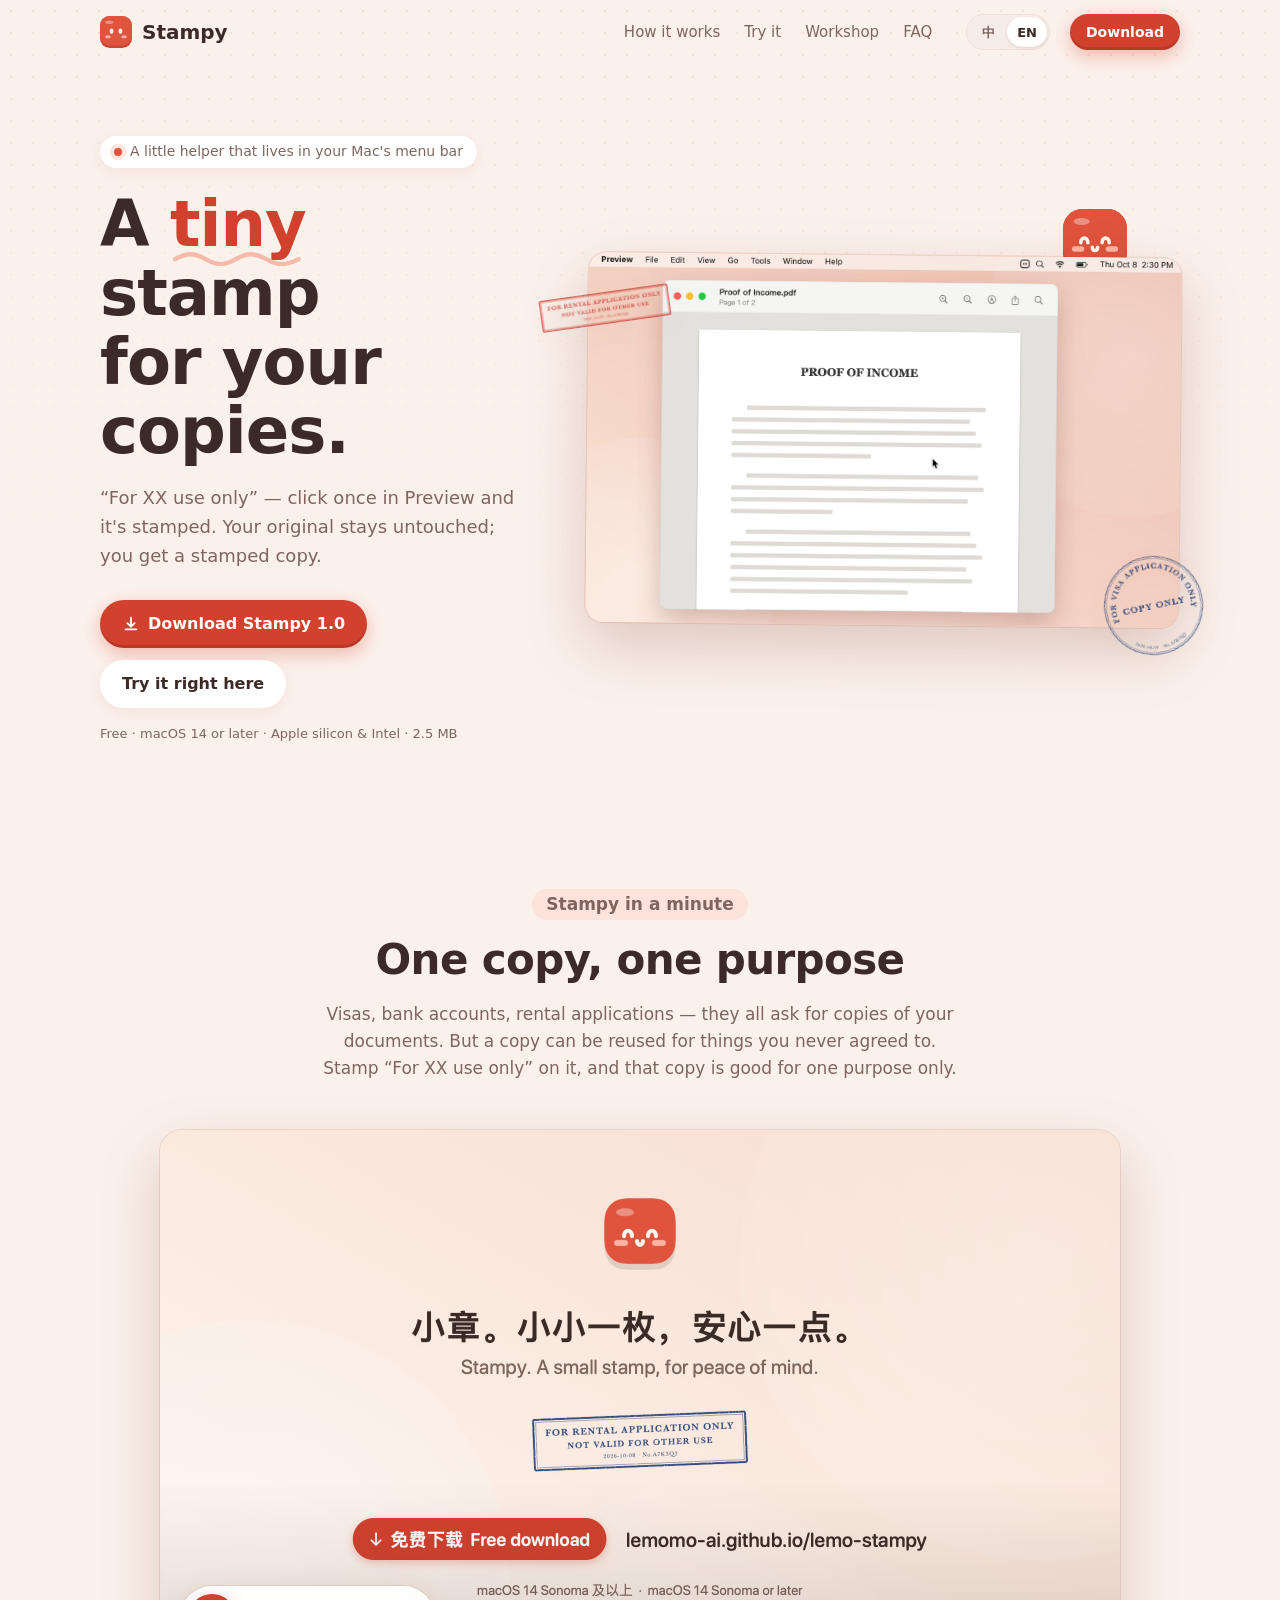
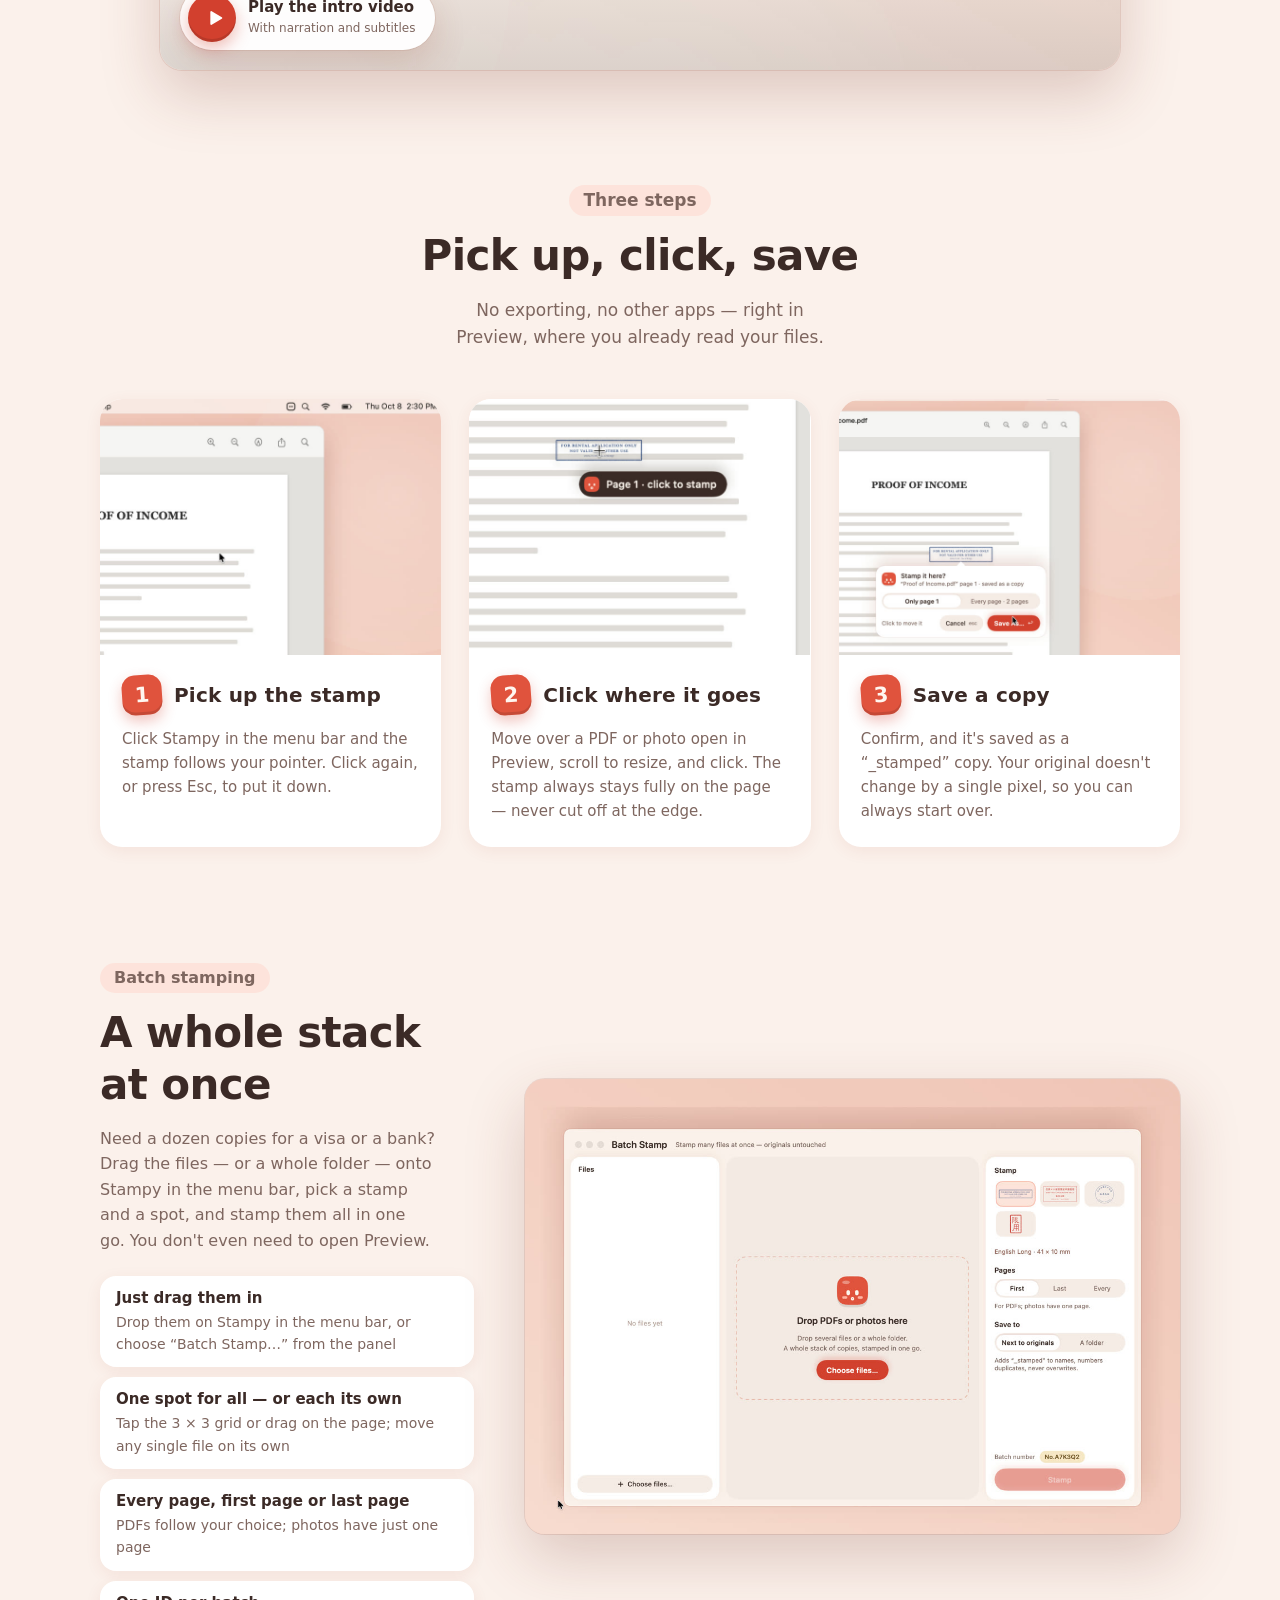
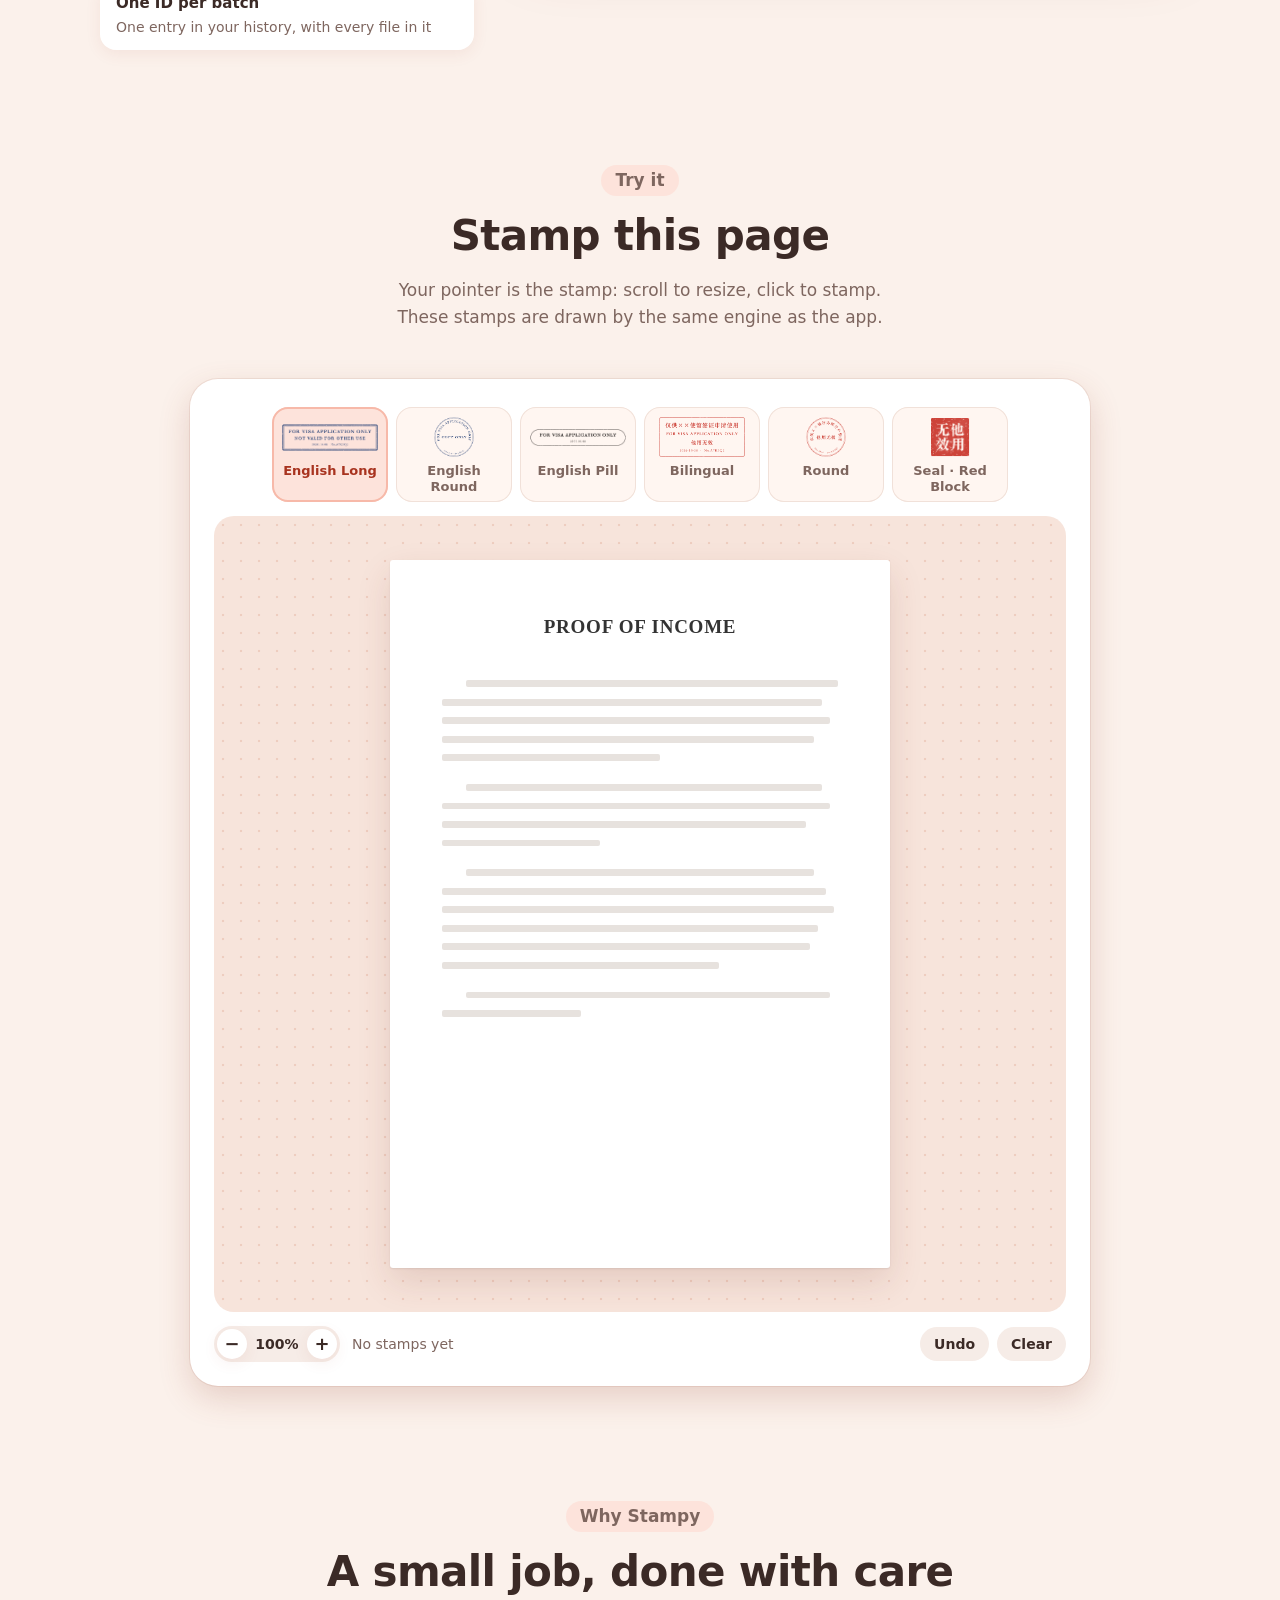
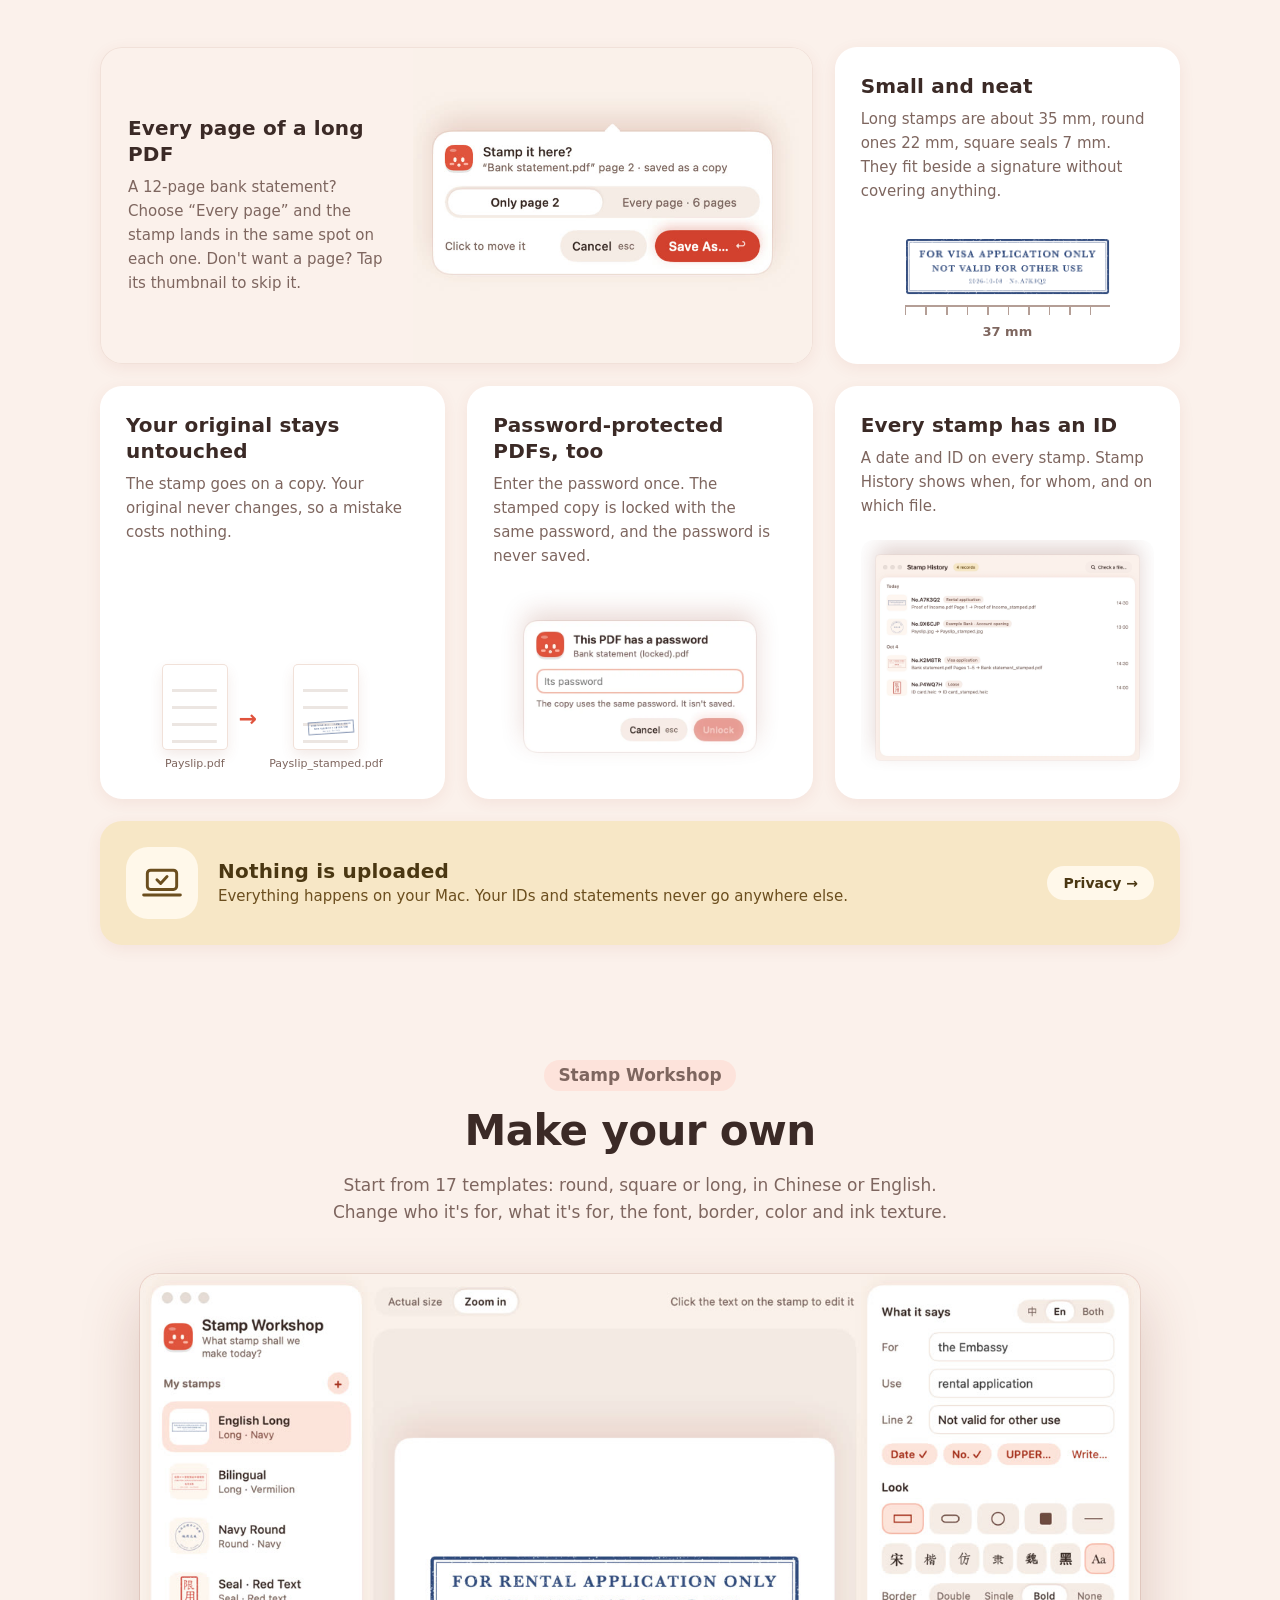
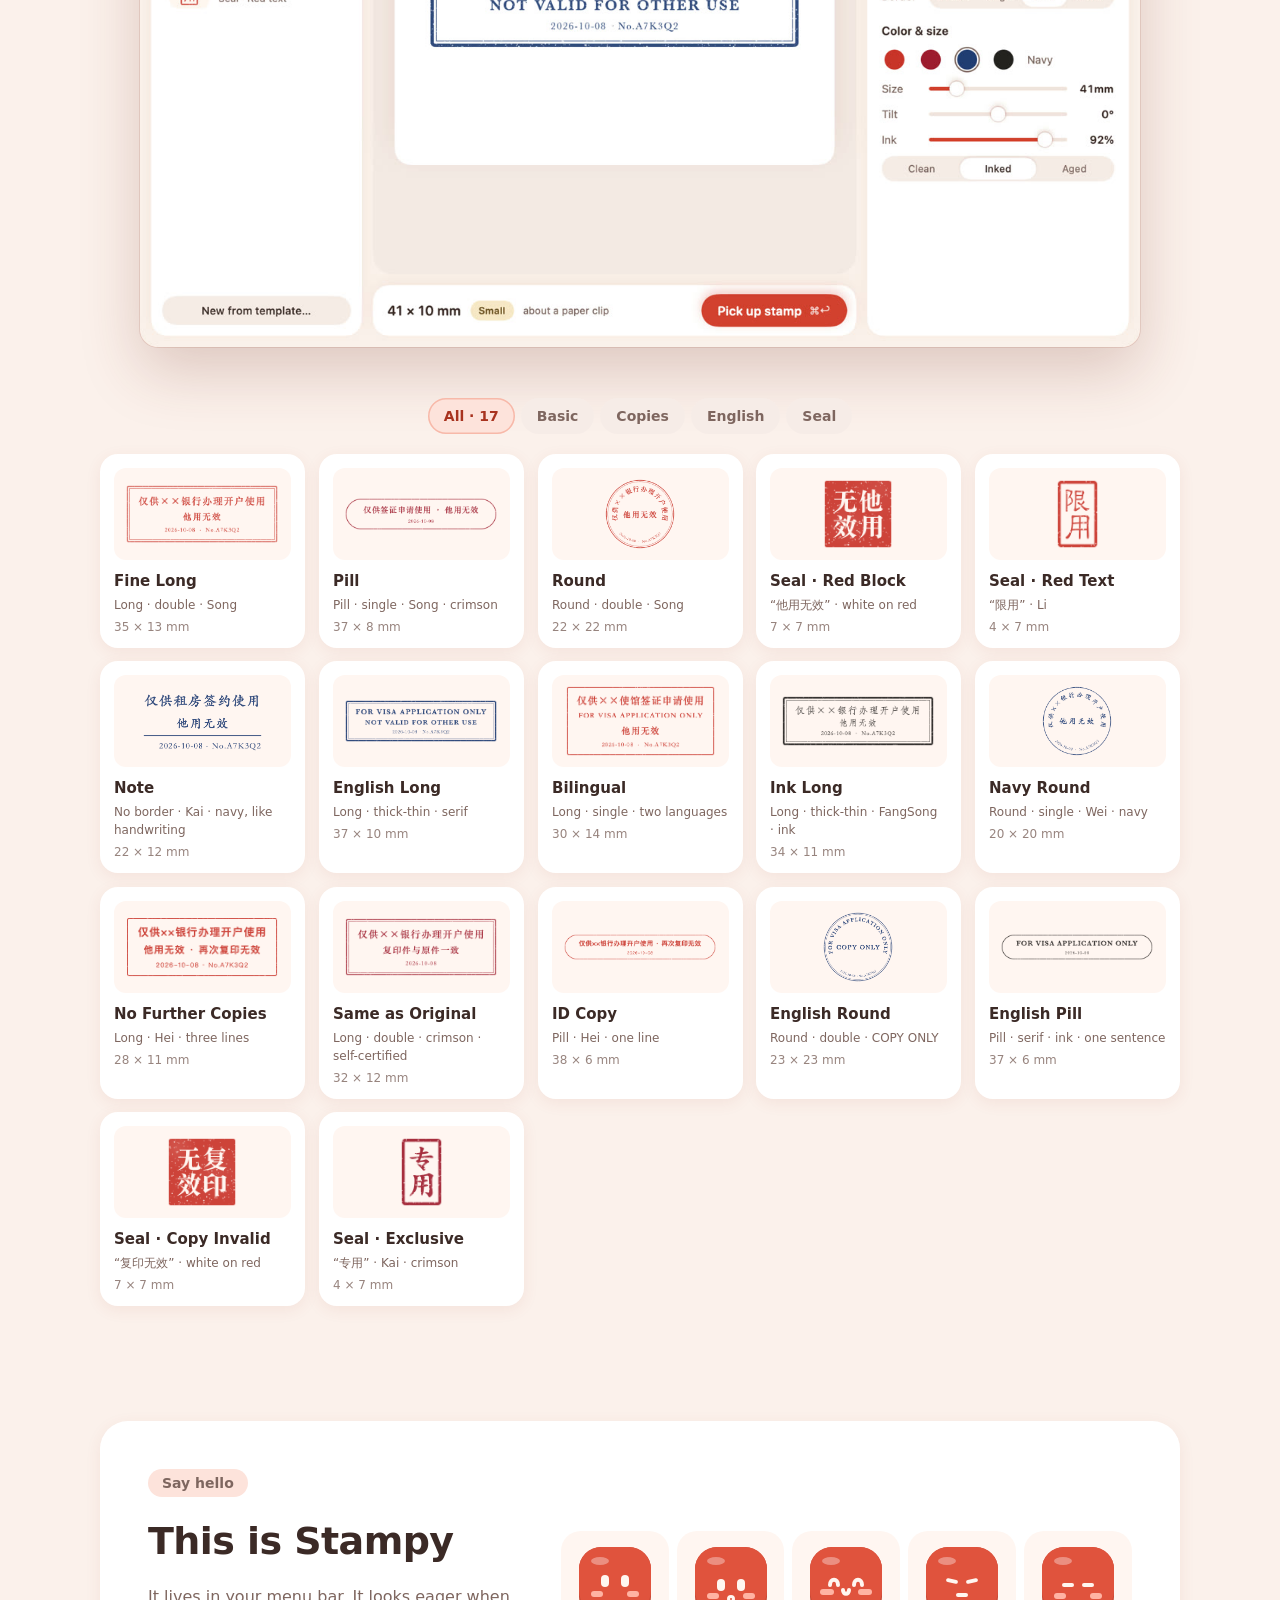
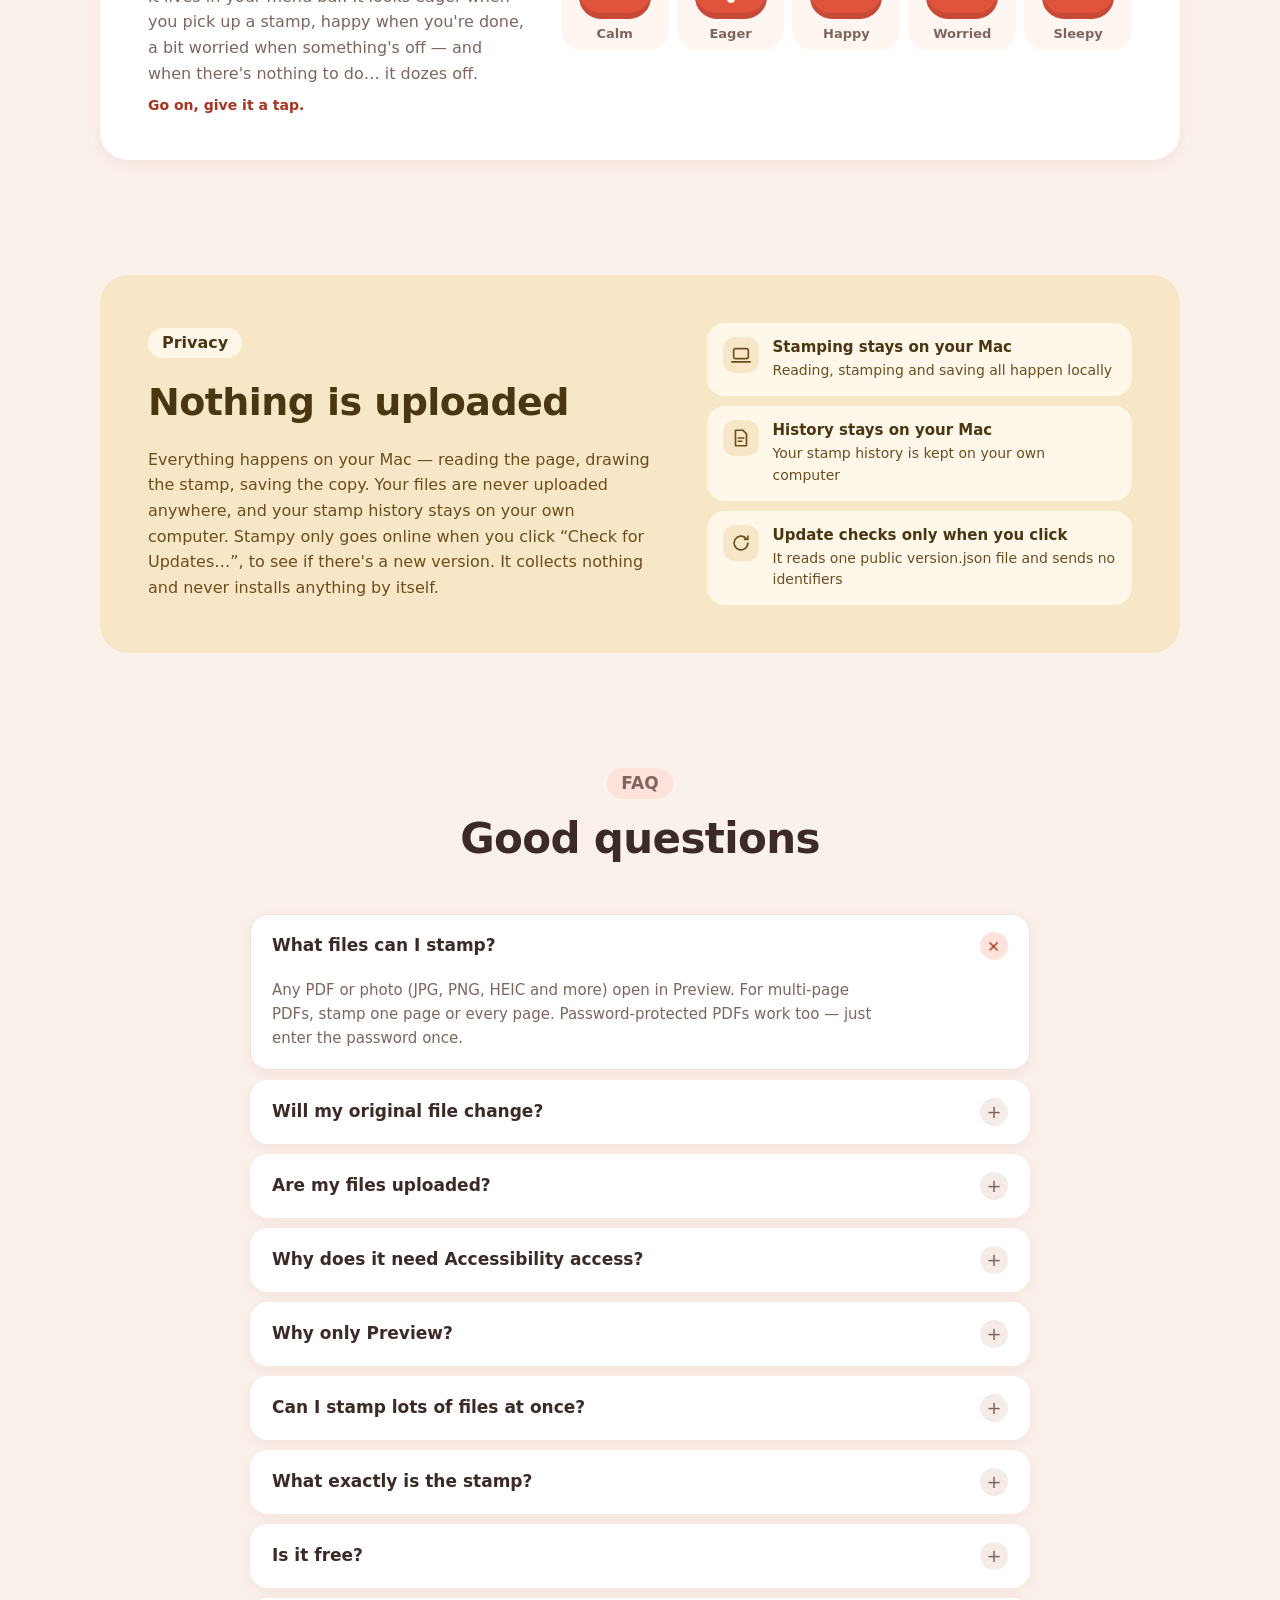
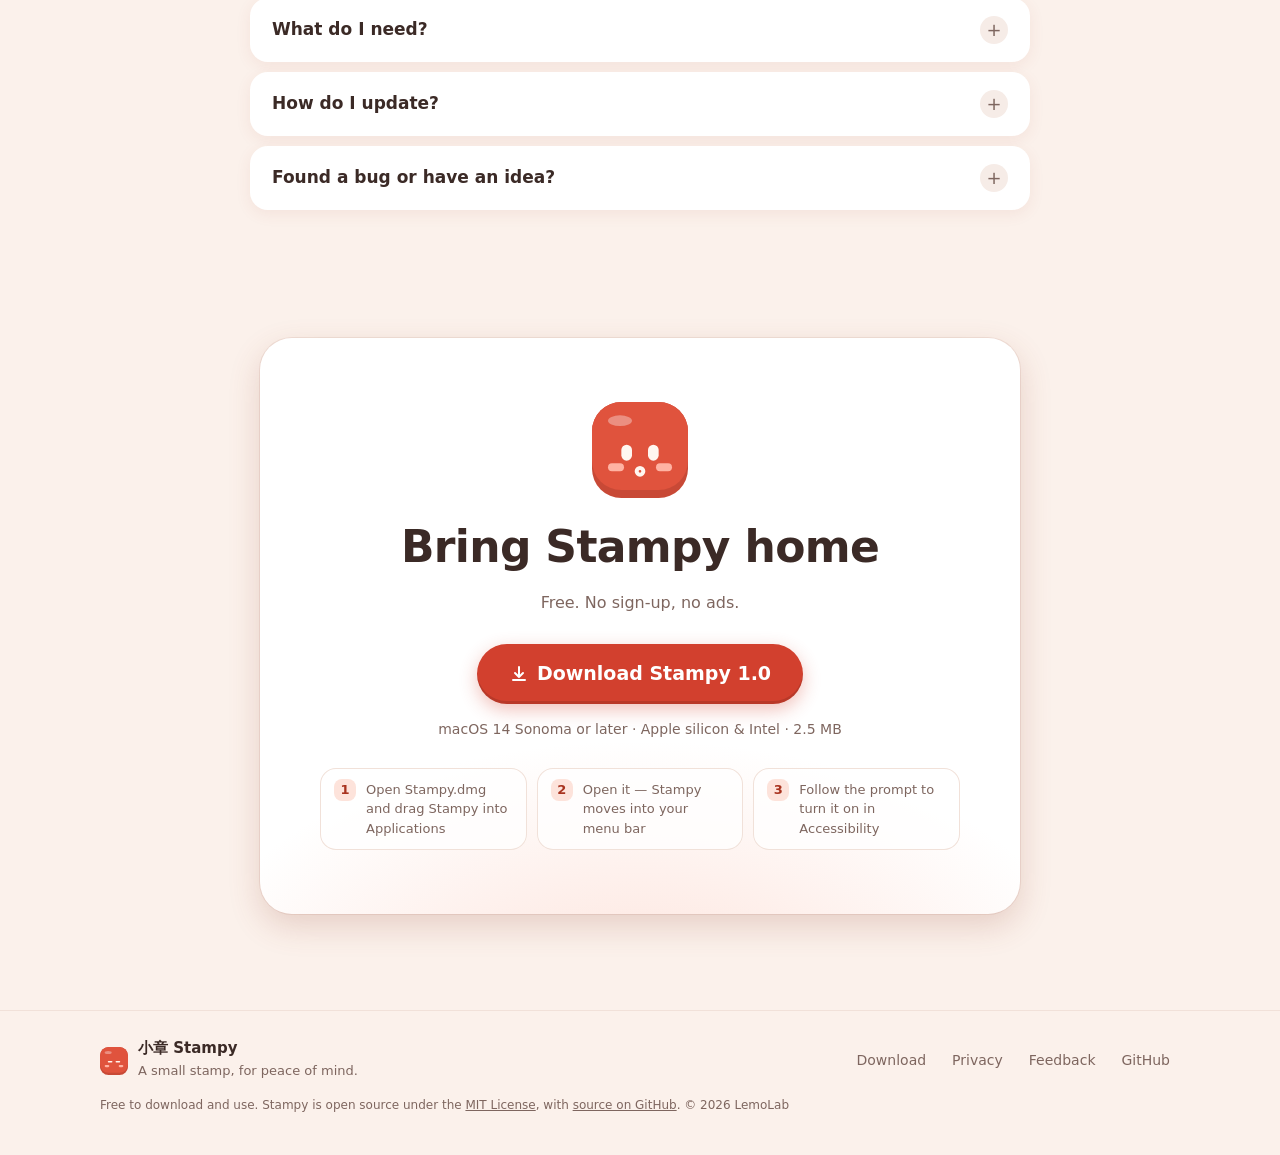
==== website/index.html @ 59a423b9 "Stampy 1.0.0 · 小章：以 MIT 许可证开源" ====
<!doctype html>
<html lang="zh-CN">
<head>
<meta charset="utf-8">
<meta name="viewport" content="width=device-width, initial-scale=1, viewport-fit=cover">
<script>
  // 语言要在画第一帧之前定下来：?lang= > 上次的选择 > 浏览器语言（zh 开头用中文，否则英文）。
  (function () {
    var d = document.documentElement, l = null;
    try { l = localStorage.getItem("stampy-lang"); } catch (e) {}
    var q = /[?&]lang=(zh|en)\b/.exec(location.search);
    if (q) l = q[1];
    if (l !== "zh" && l !== "en") {
      var n = (navigator.languages && navigator.languages[0]) || navigator.language || "";
      l = /^zh/i.test(n) ? "zh" : "en";
    }
    d.lang = l === "en" ? "en" : "zh-CN";
    d.className += " js" + (l === "en" ? " i18n-wait" : "");
    setTimeout(function () { d.classList.remove("i18n-wait"); }, 1500); // 脚本万一没跑，也别一直藏着
  })();
</script>
<title>小章 Stampy · 给复印件，盖个小小的章</title>
<meta name="description" content="住在 Mac 菜单栏里的小工具。在预览里点一下，就盖上“仅供××使用，他用无效”。原件不动，另存一份。文件不上传，免费开源，不用注册，没有广告。">
<meta name="theme-color" content="#FBF1EB">
<link rel="canonical" href="https://lemomo-ai.github.io/lemo-stampy/">
<link rel="icon" href="favicon.svg" type="image/svg+xml">

<!-- 分享卡片：页面只有一个地址，所以标题和简介中英文都写上。og:image 必须是完整地址。 -->
<meta property="og:type" content="website">
<meta property="og:site_name" content="小章 Stampy">
<meta property="og:url" content="https://lemomo-ai.github.io/lemo-stampy/">
<meta property="og:title" content="小章 Stampy · 给复印件，盖个小小的章 · A tiny stamp for your copies">
<meta property="og:description" content="在预览里点一下，就盖上“仅供××使用，他用无效”。原件不动，另存一份。 “For XX use only” — click once in Preview and it's stamped. Your original stays untouched.">
<meta property="og:image" content="https://lemomo-ai.github.io/lemo-stampy/ui/og.png">
<meta property="og:image:width" content="1200">
<meta property="og:image:height" content="630">
<meta property="og:image:alt" content="小章 Stampy：住在 Mac 菜单栏里的小印章 · A tiny stamp that lives in your Mac's menu bar">
<meta property="og:locale" content="zh_CN">
<meta property="og:locale:alternate" content="en_US">
<meta name="twitter:card" content="summary_large_image">
<meta name="twitter:title" content="小章 Stampy · 给复印件，盖个小小的章 · A tiny stamp for your copies">
<meta name="twitter:description" content="在预览里点一下，给复印件盖上“仅供××使用”。Click once in Preview to stamp “For XX use only” on a copy. Free and open source, for Mac.">
<meta name="twitter:image" content="https://lemomo-ai.github.io/lemo-stampy/ui/og.png">
<meta name="twitter:image:alt" content="小章 Stampy：住在 Mac 菜单栏里的小印章 · A tiny stamp that lives in your Mac's menu bar">

<link rel="stylesheet" href="style.css">
</head>

<!--
  ┌──────────────────────────────────────────────────────────────┐
  │ 发版时改这里：data-dmg-size 填 DMG 的大小，比如 "9.6 MB"。       │
  │ 空着时页面不显示大小；填了以后所有下载按钮旁边都会显示。          │
  │ 版本号写在页面文字里（搜“1.0”），version.json 也要一起改。      │
  └──────────────────────────────────────────────────────────────┘
-->
<body data-dmg-size="2.5 MB">

<a class="skip" href="#main" data-i18n="skip">跳到正文</a>

<header class="nav" id="top">
  <a class="brand" href="#top" aria-label="小章 Stampy" data-i18n-aria="brandAria">
    <span class="mascot" data-mood="normal" data-size="32"></span>
    <span class="brand-name" data-i18n="brand">小章</span>
  </a>
  <nav class="nav-links" aria-label="页面导航" data-i18n-aria="navAria">
    <a href="#how" data-i18n="navHow">怎么用</a>
    <a href="#try" data-i18n="navTry">试一试</a>
    <a href="#workshop" data-i18n="navWorkshop">刻章工坊</a>
    <a href="#faq" data-i18n="navFaq">常见问题</a>
  </nav>
  <div class="lang" role="group" aria-label="语言 / Language">
    <button type="button" data-set-lang="zh" lang="zh-CN" aria-pressed="true" title="中文">中</button>
    <button type="button" data-set-lang="en" lang="en" aria-pressed="false" title="English">EN</button>
  </div>
  <a class="btn btn-primary btn-small" href="#download" data-i18n="navDownload">下载</a>
</header>

<main id="main">

  <!-- 首屏 -->
  <section class="hero">
    <div class="hero-copy">
      <p class="eyebrow"><span class="dot" aria-hidden="true"></span><span data-i18n="eyebrow">住在 Mac 菜单栏里的小工具</span></p>
      <h1 data-i18n="h1">给复印件，<br>盖个<span class="squiggle">小小的</span>章</h1>
      <p class="lead" data-i18n="lead">在预览里点一下，就盖上“仅供××使用，他用无效”。原件不动，另存一份。</p>
      <div class="hero-actions">
        <a class="btn btn-primary btn-dl" href="https://github.com/lemomo-ai/lemo-stampy/releases/latest/download/Stampy.dmg">
          <svg viewBox="0 0 20 20" aria-hidden="true"><path d="M10 3v10m0 0-4-4m4 4 4-4M4 16h12" fill="none" stroke="currentColor" stroke-width="2" stroke-linecap="round" stroke-linejoin="round"/></svg>
          <span data-i18n="dlHero">下载小章 1.0</span>
        </a>
        <a class="btn btn-ghost" href="#try" data-i18n="tryLink">先在网页上盖一个</a>
      </div>
      <p class="hero-meta"><span data-i18n="heroMeta">免费 · macOS 14 及以上 · Apple 芯片和 Intel 都能用</span><span class="dmg-size"></span></p>
    </div>
    <div class="hero-visual">
      <div class="screen">
        <video class="anim" data-src="media/flow.mp4" data-poster="media/flow.jpg" width="1440" height="900" muted loop playsinline preload="none" data-eager
          aria-label="动画：点菜单栏的小章拿起印章，移到预览里的文件上点一下，确认后另存一份已盖章的副本。"
          data-i18n-aria="aFlow"></video>
      </div>
      <img class="sticker s1" src="stamps/t02.png" data-en-src="stamps/t13.png" alt="" width="246" height="246">
      <img class="sticker s2" src="stamps/t03.png" data-en-src="stamps/sticker-en.png" alt="" width="81" height="81">
      <img class="sticker s3" src="stamps/t16.png" alt="" width="60" height="105">
      <button class="mascot peek" type="button" data-mood="happy" data-size="64" aria-label="小章：点一下换个表情" data-i18n-aria="peekAria"></button>
    </div>
  </section>

  <!-- 一分钟看懂：介绍视频 -->
  <section class="section film-section" id="film">
    <div class="section-head reveal">
      <p class="kicker" data-i18n="filmKicker">一分钟看懂</p>
      <h2 data-i18n="filmH2">复印件，只用在这件事上</h2>
      <p data-i18n="filmP">办签证、开银行账户、租房，都要交一沓证件复印件。可复印件一交出去，就可能被挪作他用。盖上“仅供××使用”，这份复印件就只能用在这件事上。</p>
    </div>
    <div class="film reveal">
      <!-- 介绍视频：media/intro.mp4（有旁白）+ 封面 media/intro.jpg。换片子直接覆盖这两个文件。 -->
      <video id="intro" src="media/intro.mp4" poster="media/intro.jpg" width="1280" height="720" preload="metadata" playsinline
        aria-label="小章介绍视频" data-i18n-aria="filmAria"></video>
      <button class="film-play" type="button" aria-controls="intro">
        <span class="film-pill">
          <span class="film-btn" aria-hidden="true"><svg viewBox="0 0 24 24"><path d="M8 5.5v13a1 1 0 0 0 1.5.87l11-6.5a1 1 0 0 0 0-1.74l-11-6.5A1 1 0 0 0 8 5.5Z" fill="currentColor"/></svg></span>
          <span class="film-label"><b data-i18n="filmPlay">播放介绍视频</b><small><span data-i18n="filmNote">有旁白和字幕</span><span class="film-dur"></span></small></span>
        </span>
      </button>
    </div>
  </section>

  <!-- 三步 -->
  <section class="section" id="how">
    <div class="section-head reveal">
      <p class="kicker" data-i18n="howKicker">三步盖好</p>
      <h2 data-i18n="howH2">拿起、点一下、存一份</h2>
      <p data-i18n="howP">不用导出、不用打开别的软件，就在你平时看文件的预览里。</p>
    </div>
    <ol class="steps">
      <li class="step reveal">
        <div class="step-media"><video class="anim" data-src="media/step1.mp4" data-poster="media/step1.jpg" width="720" height="540" muted loop playsinline preload="none"
          aria-label="动画：点一下菜单栏的小章，弹出“拿起租房签约”的气泡，印章跟着鼠标走。" data-i18n-aria="aStep1"></video></div>
        <div class="step-text">
          <span class="num" aria-hidden="true">1</span>
          <h3 data-i18n="s1h">拿起印章</h3>
          <p data-i18n="s1p">点一下菜单栏里的小章，印章就跟着鼠标走。再点一下，或者按 esc，<span class="nw">就放下。</span></p>
        </div>
      </li>
      <li class="step reveal">
        <div class="step-media"><video class="anim" data-src="media/step2.mp4" data-poster="media/step2.jpg" width="720" height="540" muted loop playsinline preload="none"
          aria-label="动画：印章移到页面上，滚轮把它调到 125%，点一下盖下去，弹出确认卡片。" data-i18n-aria="aStep2"></video></div>
        <div class="step-text">
          <span class="num" aria-hidden="true">2</span>
          <h3 data-i18n="s2h">点哪儿盖哪儿</h3>
          <p data-i18n="s2p">移到预览里打开的 PDF 或照片上，滚轮调大小，点一下就盖。章永远完整地留在纸里，不会被页边切掉。</p>
        </div>
      </li>
      <li class="step reveal">
        <div class="step-media"><video class="anim" data-src="media/step3.mp4" data-poster="media/step3.jpg" width="720" height="540" muted loop playsinline preload="none"
          aria-label="动画：点“另存为”，菜单栏下弹出“盖好啦”，旁边打开了盖好章的副本。" data-i18n-aria="aStep3"></video></div>
        <div class="step-text">
          <span class="num" aria-hidden="true">3</span>
          <h3 data-i18n="s3h">另存一份</h3>
          <p data-i18n="s3p">确认一下，存成“_已盖章”的副本。原件一个像素都不动，<span class="nw">想重盖随时再来。</span></p>
        </div>
      </li>
    </ol>
  </section>

  <!-- 批量 -->
  <section class="section batch" id="batch">
    <div class="batch-inner">
      <div class="section-head batch-head reveal">
        <p class="kicker" data-i18n="batchKicker">批量盖章</p>
        <h2 data-i18n="batchH2">一沓材料，一次盖完</h2>
        <p data-i18n="batchP">办签证、开户要交十几份复印件？把文件，或者整个文件夹，拖到菜单栏的小章上，选好章和位置，一键盖完。这一路连预览都不用开。</p>
        <ul class="batch-points">
          <li data-i18n="bp1"><b>拖进来就开</b>拖到菜单栏的小章上，或者从面板点“批量盖章…”</li>
          <li data-i18n="bp2"><b>位置统一，也能单调</b>九宫格点一下，或者在纸上直接拖；某一份想放别处，就单独挪它一份</li>
          <li data-i18n="bp3"><b>每一页、第一页、最后一页</b>PDF 按你选的来，照片只有一页</li>
          <li data-i18n="bp4"><b>一批一个编号</b>记录里是一条，查得到每一份</li>
        </ul>
      </div>
      <div class="batch-shot reveal">
        <video class="anim" data-src="media/batch.mp4" data-poster="media/batch.jpg" width="1180" height="820" muted loop playsinline preload="none"
          aria-label="动画：把 4 份文件拖进批量盖章窗口，点“盖 4 份”，每份都打了勾，菜单栏下弹出“盖好啦 · 4 份”。" data-i18n-aria="aBatch"></video>
      </div>
    </div>
  </section>

  <!-- 试一试 -->
  <section class="section try" id="try">
    <div class="section-head reveal">
      <p class="kicker" data-i18n="tryKicker">试一试</p>
      <h2 data-i18n="tryH2">在这张纸上盖一个</h2>
      <p><span class="for-mouse" data-i18n="tryMouse">鼠标就是印章：滚轮调大小，点一下就盖。</span><span class="for-touch" data-i18n="tryTouch">点一下纸就盖一个，下面的 −/+ 调大小。</span><span data-i18n="tryEngine">这些章和 App 用的是同一个引擎画的。</span></p>
    </div>
    <div class="playground reveal">
      <div class="picker" role="radiogroup" aria-label="选一枚章" data-i18n-aria="pickerAria"></div>
      <div class="desk" tabindex="0" role="application" aria-label="演示用的纸：点一下盖章，或者按回车在纸上随机盖一个" data-i18n-aria="deskAria">
        <div class="paper">
          <div class="paper-title" data-i18n="paperTitle">收 入 证 明</div>
          <div class="paper-lines" aria-hidden="true"></div>
          <div class="paper-stamps"></div>
        </div>
        <div class="ghost" aria-hidden="true">
          <img alt="">
          <div class="hint"><span class="mini"></span><span class="hint-text"></span></div>
        </div>
        <div class="demo-toast" role="status" aria-live="polite">
          <span class="mascot" data-mood="happy" data-size="36"></span>
          <div><b data-i18n="toastTitle">盖好啦</b><small>No.<span class="demo-id">A7K3Q2</span> · <span data-i18n="toastNote">网页演示，不会保存</span></small></div>
        </div>
      </div>
      <div class="play-bar">
        <div class="size-ctl">
          <button type="button" class="icon-btn" data-step="-1" aria-label="小一点" data-i18n-aria="smaller">−</button>
          <span class="size-val" aria-live="polite">100%</span>
          <button type="button" class="icon-btn" data-step="1" aria-label="大一点" data-i18n-aria="larger">+</button>
        </div>
        <span class="play-count"></span>
        <div class="play-actions">
          <button type="button" class="btn btn-chip" data-act="undo" data-i18n="undo">撤销</button>
          <button type="button" class="btn btn-chip" data-act="clear" data-i18n="clear">清空</button>
        </div>
      </div>
    </div>
  </section>

  <!-- 特点 -->
  <section class="section" id="features">
    <div class="section-head reveal">
      <p class="kicker" data-i18n="featKicker">为什么是小章</p>
      <h2 data-i18n="featH2">盖章这件小事，做得细一点</h2>
    </div>
    <div class="bento">
      <article class="card split reveal">
        <div class="split-text">
          <h3 data-i18n="f1h">多页 PDF，每一页都盖</h3>
          <p data-i18n="f1p">银行流水十几页？选“每一页都盖”，位置按比例对齐到每一页。哪页不要，点掉缩略图就行。</p>
        </div>
        <video class="anim" data-src="media/multipage.mp4" data-poster="media/multipage.jpg" width="720" height="570" muted loop playsinline preload="none"
          aria-label="动画：确认卡片切到“每一页都盖 · 6 页”，点掉第 6 页的缩略图。" data-i18n-aria="aMulti"></video>
      </article>
      <article class="card reveal">
        <h3 data-i18n="f2h">小，但是很精致</h3>
        <p data-i18n="f2p">长章约 35mm，圆章 22mm，方印 7mm。压在签名旁边刚刚好，不会把材料盖花。</p>
        <div class="ruler" aria-hidden="true">
          <img src="stamps/t00.png" data-en-src="stamps/t06.png" alt="" width="397" height="152" loading="lazy">
          <div class="ticks"></div>
          <span class="ruler-label" data-i18n="rulerLabel">35 mm</span>
        </div>
      </article>
      <article class="card reveal">
        <h3 data-i18n="f3h">原件永远不动</h3>
        <p data-i18n="f3p">盖章只发生在另存的副本上。原件还是原件，不怕盖错。</p>
        <div class="files" aria-hidden="true">
          <div class="file"><span class="sheet"></span><small data-i18n="fileA">收入证明.pdf</small></div>
          <span class="arrow">→</span>
          <div class="file stamped"><span class="sheet"><img src="stamps/t00.png" data-en-src="stamps/t06.png" alt="" loading="lazy"></span><small data-i18n="fileB">收入证明_已盖章.pdf</small></div>
        </div>
      </article>
      <article class="card reveal">
        <h3 data-i18n="f4h">加了密码也能盖</h3>
        <p data-i18n="f4p">输一次密码就行。盖好的副本用同一个密码锁上，密码不会被保存。</p>
        <img class="still" src="ui/password.webp" data-en-src="ui/password-en.webp" width="760" height="500" loading="lazy"
          alt="输入密码的卡片：小章期待地看着你。" data-i18n-alt="altPassword">
      </article>
      <article class="card reveal">
        <h3 data-i18n="f5h">每一次都有编号</h3>
        <p data-i18n="f5p">章上带日期和编号。在“盖过的章”里查得到哪天、给谁、盖了哪份。</p>
        <img class="still" src="ui/history.webp" data-en-src="ui/history-en.webp" width="1600" height="1280" loading="lazy"
          alt="“盖过的章”窗口，列出了编号、日期和文件。" data-i18n-alt="altHistory">
      </article>
      <article class="card full local reveal">
        <div class="local-icon" aria-hidden="true">
          <svg viewBox="0 0 48 48"><rect x="8" y="10" width="32" height="21" rx="3.5" fill="none" stroke="currentColor" stroke-width="3.2"/><path d="M4 37h40" stroke="currentColor" stroke-width="3.2" stroke-linecap="round"/><path d="m18.5 20.5 4 4 7-7.5" fill="none" stroke="currentColor" stroke-width="3.2" stroke-linecap="round" stroke-linejoin="round"/></svg>
        </div>
        <div>
          <h3 data-i18n="f6h">文件不上传</h3>
          <p data-i18n="f6p">盖章全在你的 Mac 上完成。证件、流水这些材料，不会上传到<span class="nw">任何地方。</span></p>
        </div>
        <a class="more" href="#privacy" data-i18n="f6link">隐私说明 →</a>
      </article>
    </div>
  </section>

  <!-- 工坊 -->
  <section class="section" id="workshop">
    <div class="section-head reveal">
      <p class="kicker" data-i18n="wsKicker">刻章工坊</p>
      <h2 data-i18n="wsH2">刻一枚自己的章</h2>
      <p data-i18n="wsP">从 17 个模板开始：常用、复印件、英文、方印。写给谁、做什么、字体、边框、颜色、印泥质感，都能改。</p>
    </div>
    <div class="workshop-shot reveal">
      <video class="anim" data-src="media/workshop.mp4" data-poster="media/workshop.jpg" width="1320" height="888" muted loop playsinline preload="none"
        aria-label="动画：刻章工坊里轮流选中几枚章，大预览跟着变。" data-i18n-aria="aWorkshop"></video>
    </div>
    <div class="gallery reveal">
      <div class="tabs" role="group" aria-label="模板分类" data-i18n-aria="tabsAria"></div>
      <div class="grid"></div>
    </div>
  </section>

  <!-- 小章 -->
  <section class="section meet">
    <div class="meet-inner reveal">
      <div class="meet-copy">
        <p class="kicker" data-i18n="meetKicker">认识一下</p>
        <h2 data-i18n="meetH2">这是小章</h2>
        <p data-i18n="meetP">它住在你的菜单栏里。拿起印章时会期待，盖好了会开心，遇到点小麻烦会皱眉，<span class="nw">闲着的时候</span><span class="nw">会打瞌睡。</span></p>
        <p class="tip" data-i18n="meetTip">点点它试试。</p>
      </div>
      <div class="moods">
        <button type="button" class="mood" data-mood="normal"><span class="mascot" data-mood="normal" data-size="72"></span><small data-i18n="mNormal">平常</small></button>
        <button type="button" class="mood" data-mood="expectant"><span class="mascot" data-mood="expectant" data-size="72"></span><small data-i18n="mExpectant">期待</small></button>
        <button type="button" class="mood" data-mood="happy"><span class="mascot" data-mood="happy" data-size="72"></span><small data-i18n="mHappy">开心</small></button>
        <button type="button" class="mood" data-mood="troubled"><span class="mascot" data-mood="troubled" data-size="72"></span><small data-i18n="mTroubled">为难</small></button>
        <button type="button" class="mood" data-mood="sleepy"><span class="mascot" data-mood="sleepy" data-size="72"></span><small data-i18n="mSleepy">犯困</small></button>
      </div>
    </div>
  </section>

  <!-- 隐私 -->
  <section class="section" id="privacy">
    <div class="privacy reveal">
      <div class="privacy-copy">
        <p class="kicker" data-i18n="pvKicker">隐私说明</p>
        <h2 data-i18n="pvH2">文件不上传</h2>
        <p data-i18n="pvP">盖章全程在你的 Mac 上完成：读页面、画章、存副本，你的文件不会上传到任何地方，盖过的记录也只存在你自己的电脑里。小章只在你点“检查更新…”时连一下网站，看看有没有新版本；不收集任何信息，也不会自己下载安装。</p>
      </div>
      <ul class="privacy-list">
        <li>
          <span class="pv-icon" aria-hidden="true"><svg viewBox="0 0 24 24"><rect x="4" y="5" width="16" height="11" rx="2" fill="none" stroke="currentColor" stroke-width="1.8"/><path d="M2 19.5h20" stroke="currentColor" stroke-width="1.8" stroke-linecap="round"/></svg></span>
          <div data-i18n="pv1"><b>盖章在本机</b>读页面、画章、存副本，都在你的 Mac 上</div>
        </li>
        <li>
          <span class="pv-icon" aria-hidden="true"><svg viewBox="0 0 24 24"><path d="M6 3.5h8l4 4V20a.5.5 0 0 1-.5.5h-11A.5.5 0 0 1 6 20V3.5Z" fill="none" stroke="currentColor" stroke-width="1.8" stroke-linejoin="round"/><path d="M9 12h6M9 15.5h4" stroke="currentColor" stroke-width="1.8" stroke-linecap="round"/></svg></span>
          <div data-i18n="pv2"><b>记录在本机</b>盖过的章只存在你自己的电脑里</div>
        </li>
        <li>
          <span class="pv-icon" aria-hidden="true"><svg viewBox="0 0 24 24"><path d="M19.5 12a7.5 7.5 0 1 1-2.2-5.3M19.5 4.5v3.6h-3.6" fill="none" stroke="currentColor" stroke-width="1.8" stroke-linecap="round" stroke-linejoin="round"/></svg></span>
          <div data-i18n="pv3"><b>检查更新，只在你点的时候</b>只读取一个公开的 version.json，不带任何标识</div>
        </li>
      </ul>
    </div>
  </section>

  <!-- 常见问题 -->
  <section class="section" id="faq">
    <div class="section-head reveal">
      <p class="kicker" data-i18n="faqKicker">常见问题</p>
      <h2 data-i18n="faqH2">你可能想知道</h2>
    </div>
    <div class="faq">
      <details class="reveal" open>
        <summary data-i18n="q1">能盖哪些文件？</summary>
        <p data-i18n="a1">在预览里打开的 PDF 和照片（JPG、PNG、HEIC 等）都可以。多页 PDF 可以只盖一页，也可以每一页都盖；加了密码的 PDF，输一次密码也能盖。</p>
      </details>
      <details class="reveal">
        <summary data-i18n="q2">原文件会被改吗？</summary>
        <p data-i18n="a2">不会。章只盖在另存的副本上，副本默认叫“原文件名_已盖章”，存在原文件旁边。另存时也不能覆盖原文件，原件一个像素都不动。</p>
      </details>
      <details class="reveal">
        <summary data-i18n="q3">我的文件会被上传吗？</summary>
        <p data-i18n="a3">不会。盖章全程在你的 Mac 上完成：读页面、画章、存副本，你的文件不会上传到任何地方，盖过的记录也只存在你自己的电脑里。小章只在你点“检查更新…”时连一下网站，看看有没有新版本；不收集任何信息，也不会自己下载安装。</p>
      </details>
      <details class="reveal">
        <summary data-i18n="q4">为什么要开辅助功能权限？</summary>
        <p data-i18n="a4">要把章盖到副本里一模一样的位置，小章得知道预览里打开的是哪份文件、你点在了哪一页的哪儿，macOS 只通过辅助功能权限提供这些信息。第一次打开时，小章会一步步带你去系统设置 › 隐私与安全性 › 辅助功能里打开它。它只用这个权限看预览里是哪份文件、你点在了哪儿；不想用了，在同一个地方关掉就行。</p>
      </details>
      <details class="reveal">
        <summary data-i18n="q5">为什么只支持预览？</summary>
        <p data-i18n="a5">小章读的是预览的辅助功能信息：哪份文件、第几页、页面在屏幕上的位置。每个看图软件给出的信息都不一样，我们先把 Mac 自带、人人都有的预览做到最稳。不想开预览的话，把文件拖到菜单栏的小章上，用批量盖章就行。</p>
      </details>
      <details class="reveal">
        <summary data-i18n="q6">能一次盖很多份吗？</summary>
        <p data-i18n="a6">能。把一沓文件或整个文件夹拖到菜单栏的小章上，就会打开“批量盖章”：统一选章、位置和要盖的页，一键盖完。副本默认存在原文件旁边，也可以统一放进一个文件夹，重名会自动加序号，不覆盖任何文件。</p>
      </details>
      <details class="reveal">
        <summary data-i18n="q7">盖的这个章是什么？</summary>
        <p data-i18n="a7">它是你本人写在复印件上的用途声明，常见的写法是“仅供××使用，他用无效”：这份复印件交给谁、做什么用，一眼就清楚，不容易被挪作他用。它不代表任何机构，小章也不提供仿机构印章的样式。</p>
      </details>
      <details class="reveal">
        <summary data-i18n="q8">免费吗？</summary>
        <p data-i18n="a8">免费。下载就能用，不用注册，没有广告。源码也公开在 <a href="https://github.com/lemomo-ai/lemo-stampy">GitHub</a>，用 MIT 许可证。</p>
      </details>
      <details class="reveal">
        <summary data-i18n="q9">需要什么系统？</summary>
        <p data-i18n="a9">macOS 14 Sonoma 及以上。Apple 芯片和 Intel 的 Mac 都能用。</p>
      </details>
      <details class="reveal">
        <summary data-i18n="q10">怎么更新？</summary>
        <p data-i18n="a10">点菜单栏的小章，在面板里点“检查更新…”。有新版本时它会告诉你，点一下就打开这个页面；下载后拖进应用程序替换旧的就行，你的印章和记录都还在。小章不会自己下载安装。</p>
      </details>
      <details class="reveal">
        <summary data-i18n="q11">遇到问题，怎么反馈？</summary>
        <p data-i18n="a11">到 <a href="https://github.com/lemomo-ai/lemo-stampy/issues">GitHub Issues</a> 告诉我们。写上 macOS 版本和出问题前做了什么，能更快找到原因。也欢迎提想法。</p>
      </details>
    </div>
  </section>

  <!-- 下载 -->
  <section class="download" id="download">
    <div class="download-card reveal">
      <span class="mascot big" data-mood="expectant" data-size="96"></span>
      <h2 data-i18n="dlH2">把小章接回家</h2>
      <p data-i18n="dlP">免费下载，不用注册，没有广告。</p>
      <a class="btn btn-primary btn-large btn-dl" href="https://github.com/lemomo-ai/lemo-stampy/releases/latest/download/Stampy.dmg">
        <svg viewBox="0 0 20 20" aria-hidden="true"><path d="M10 3v10m0 0-4-4m4 4 4-4M4 16h12" fill="none" stroke="currentColor" stroke-width="2" stroke-linecap="round" stroke-linejoin="round"/></svg>
        <span data-i18n="dlBtn">下载小章 1.0</span>
      </a>
      <p class="req"><span data-i18n="dlReq">macOS 14 Sonoma 及以上 · Apple 芯片和 Intel</span><span class="dmg-size"></span></p>
      <ol class="install">
        <li data-i18n="in1"><b>1</b>打开下载的 Stampy.dmg，把小章拖进应用程序</li>
        <li data-i18n="in2"><b>2</b>打开小章，它就住进菜单栏了</li>
        <li data-i18n="in3"><b>3</b>按提示在辅助功能里打开小章</li>
      </ol>
    </div>
  </section>

</main>

<footer class="footer">
  <div class="footer-inner">
    <div class="footer-brand">
      <span class="mascot" data-mood="sleepy" data-size="28"></span>
      <span><b>小章 Stampy</b><small data-i18n="tagline">小小一枚，安心一点。</small></span>
    </div>
    <nav class="footer-links" aria-label="更多" data-i18n-aria="footerAria">
      <a href="#download" data-i18n="ftDownload">下载</a>
      <a href="#privacy" data-i18n="ftPrivacy">隐私说明</a>
      <a href="https://github.com/lemomo-ai/lemo-stampy/issues" data-i18n="ftFeedback">反馈</a>
      <a href="https://github.com/lemomo-ai/lemo-stampy">GitHub</a>
    </nav>
    <p class="fine"><span data-i18n="license">免费下载使用。小章以 <a href="https://github.com/lemomo-ai/lemo-stampy/blob/main/LICENSE">MIT 许可证</a>开源，<a href="https://github.com/lemomo-ai/lemo-stampy">源码在 GitHub</a>。</span> © 2026 LemoLab</p>
  </div>
</footer>

<script src="app.js"></script>
</body>
</html>
---- website/style.css ----
/* 小章官网 · 「糯米」配色和字体，数值和 App 里的 Theme.swift 一致 */
:root {
  color-scheme: light;
  --paper: #FBF1EB;
  --card: #FFFFFF;
  --well: #FFF6F1;
  --chip: #F6ECE7;
  --line: #F1E1D9;
  --butter: #F7E7C6;
  --butter-ink: #6B4E1E;
  --butter-title: #4A3712;
  --butter-well: #FFF8EA;
  --ink: #3B2A26;
  --ink2: #7E665F;
  --ink3: #B49E96;
  --on-ink: #FFF6F0;
  --coral: #E0533D;
  --coral-deep: #D2402E;
  --coral-soft: #FDE3DB;
  --coral-line: #F7B9A9;
  --coral-ink: #A8331F;
  --blush: #FFB3A3;
  --canvas: #F7E4DB;
  --dot: #EECDBF;
  --media: #F4CFC2;

  /* 和 App 一样：标题、按钮、数字用系统圆角字体（SF Rounded），中文接苹方；正文用系统字体接苹方。粗体最多到 semibold。 */
  --round: ui-rounded, "SF Pro Rounded", "SF Compact Rounded", -apple-system, BlinkMacSystemFont, "PingFang SC", "Hiragino Sans GB", "Microsoft YaHei", system-ui, sans-serif;
  --body: -apple-system, BlinkMacSystemFont, "SF Pro Text", "PingFang SC", "Hiragino Sans GB", "Microsoft YaHei", system-ui, sans-serif;
  --bold: 600;

  --shadow-card: 0 4px 16px rgba(170, 70, 50, .08);
  --shadow-float: 0 0 0 1px rgba(150, 70, 50, .10), 0 12px 32px rgba(150, 70, 50, .20);
  --shadow-window: 0 0 0 1px rgba(150, 70, 50, .14), 0 24px 60px rgba(120, 50, 35, .22);
  --r-card: 22px;
  --gutter: clamp(16px, 4vw, 40px);
  --max: 1160px;
  --spring: cubic-bezier(.3, 1.5, .5, 1);
}

* { box-sizing: border-box; }
html { scroll-behavior: smooth; scroll-padding-top: 84px; -webkit-text-size-adjust: 100%; text-size-adjust: 100%; }
html.i18n-wait body { visibility: hidden; }
body {
  margin: 0;
  background: var(--paper);
  color: var(--ink);
  font: 16px/1.7 var(--body);
  -webkit-font-smoothing: antialiased;
  overflow-x: clip;
}
:lang(en) body, body:lang(en) { line-height: 1.6; }
/* 纸上的小点点 */
body::before {
  content: "";
  position: fixed; inset: 0; z-index: -1; pointer-events: none;
  background-image: radial-gradient(var(--dot) 1px, transparent 1.4px);
  background-size: 22px 22px;
  opacity: .45;
  -webkit-mask-image: linear-gradient(to bottom, #000, transparent 70%);
  mask-image: linear-gradient(to bottom, #000, transparent 70%);
}
img, video { max-width: 100%; height: auto; display: block; }
video.anim { width: 100%; background: var(--media); }
a { color: inherit; }
h1, h2, h3 { font-family: var(--round); font-weight: var(--bold); letter-spacing: .01em; margin: 0; }
:lang(en) h1, :lang(en) h2 { letter-spacing: -.015em; }
p { margin: 0; text-wrap: pretty; }
.section-head h2, .section-head p, .download-card h2, .download-card p { text-wrap: balance; }
.nw { white-space: nowrap; }
button { font: inherit; color: inherit; }
b { font-weight: var(--bold); }

.skip {
  position: absolute; left: 12px; top: -60px; z-index: 100;
  background: var(--ink); color: var(--on-ink); padding: 10px 16px; border-radius: 12px; text-decoration: none;
  font: var(--bold) 14px/1 var(--round);
}
.skip:focus { top: 12px; }

/* ---------- 按钮 ---------- */
.btn {
  display: inline-flex; align-items: center; justify-content: center; gap: 8px;
  height: 48px; padding: 0 22px; border-radius: 999px;
  font: var(--bold) 16px/1 var(--round);
  text-decoration: none; border: 0; cursor: pointer;
  transition: transform .18s cubic-bezier(.3, 1.6, .5, 1), box-shadow .2s, background .2s;
  white-space: nowrap;
}
.btn svg { width: 18px; height: 18px; flex: none; }
.btn:active { transform: scale(.96); }
.btn-primary { background: var(--coral-deep); color: #fff; box-shadow: 0 6px 18px rgba(210, 64, 46, .32), inset 0 -3px 0 rgba(0, 0, 0, .12); }
.btn-primary:hover { transform: translateY(-2px) rotate(-1deg); box-shadow: 0 10px 24px rgba(210, 64, 46, .36), inset 0 -3px 0 rgba(0, 0, 0, .12); }
.btn-ghost { background: var(--card); color: var(--ink); box-shadow: var(--shadow-card); }
.btn-ghost:hover { transform: translateY(-2px); }
.btn-small { height: 36px; padding: 0 16px; font-size: 14px; }
.btn-large { height: 60px; padding: 0 32px; font-size: 19px; }
.btn-large svg { width: 20px; height: 20px; }
.btn-chip { height: 34px; padding: 0 14px; font-size: 14px; background: var(--chip); color: var(--ink); }
.btn-chip:hover { background: var(--coral-soft); color: var(--coral-ink); }
:focus-visible { outline: 3px solid var(--coral-line); outline-offset: 3px; border-radius: 12px; }
.btn:focus-visible { border-radius: 999px; }

/* ---------- 小章（吉祥物，SVG 由 app.js 画） ---------- */
.mascot { display: inline-block; flex: none; line-height: 0; }
.mascot svg { width: 100%; height: 100%; overflow: visible; }
.mascot .eyes { transform-box: fill-box; transform-origin: center; animation: blink 5s infinite; }
button.mascot { border: 0; padding: 0; background: none; }
@keyframes blink { 0%, 94%, 100% { transform: scaleY(1); } 96% { transform: scaleY(.1); } }

/* ---------- 顶栏 ---------- */
.nav {
  position: sticky; top: 0; z-index: 50;
  display: flex; align-items: center; gap: 20px;
  max-width: var(--max); margin: 0 auto;
  padding: 14px var(--gutter);
}
.nav::before {
  content: ""; position: absolute; inset: 0; z-index: -1;
  background: rgba(251, 241, 235, .8);
  backdrop-filter: saturate(1.4) blur(14px); -webkit-backdrop-filter: saturate(1.4) blur(14px);
  opacity: 0; transition: opacity .25s;
  border-bottom: 1px solid var(--line);
  margin: 0 calc(50% - 50vw);
}
.nav.scrolled::before { opacity: 1; }
.brand { display: flex; align-items: center; gap: 10px; text-decoration: none; border-radius: 12px; }
.brand:hover .mascot { animation: wiggle .5s; }
.brand-name { font: var(--bold) 20px/1 var(--round); }
.nav-links { display: flex; gap: 4px; margin-left: auto; }
.nav-links a { text-decoration: none; color: var(--ink2); font-size: 15px; font-weight: 500; padding: 6px 10px; border-radius: 10px; transition: color .2s, background .2s; }
.nav-links a:hover { color: var(--coral-ink); background: rgba(253, 227, 219, .6); }
@keyframes wiggle { 0%, 100% { transform: rotate(0); } 25% { transform: rotate(-10deg); } 75% { transform: rotate(8deg); } }

/* 语言切换：和 App 的分段控件一样，浅色轨道上一个白色滑块 */
.lang { display: flex; padding: 3px; border-radius: 999px; background: var(--chip); box-shadow: inset 0 0 0 1px var(--line); }
.lang button {
  border: 0; background: none; cursor: pointer; height: 30px; min-width: 38px; padding: 0 10px; border-radius: 999px;
  font: var(--bold) 13px/1 var(--round); color: var(--ink2); transition: background .2s, color .2s, box-shadow .2s;
}
.lang button:hover { color: var(--ink); }
.lang button[aria-pressed="true"] { background: var(--card); color: var(--ink); box-shadow: 0 1px 3px rgba(150, 70, 50, .18); }
.nav-links + .lang { margin-left: 4px; }

/* ---------- 首屏 ---------- */
.hero {
  max-width: var(--max); margin: 0 auto;
  padding: clamp(28px, 6vw, 72px) var(--gutter) clamp(40px, 6vw, 72px);
  display: grid; grid-template-columns: minmax(0, 5fr) minmax(0, 7fr); gap: clamp(28px, 5vw, 64px); align-items: center;
}
.eyebrow {
  display: inline-flex; align-items: center; gap: 8px;
  background: var(--card); box-shadow: var(--shadow-card);
  padding: 6px 14px; border-radius: 999px; font-size: 14px; color: var(--ink2); font-weight: 500; line-height: 1.4;
}
.eyebrow .dot { width: 8px; height: 8px; border-radius: 50%; background: var(--coral); box-shadow: 0 0 0 4px var(--coral-soft); flex: none; }
.hero h1 { font-size: clamp(40px, 5.6vw, 66px); line-height: 1.16; margin: 22px 0 18px; }
.hero h1:lang(en) { font-size: clamp(40px, 5.4vw, 64px); line-height: 1.08; }
.squiggle { position: relative; color: var(--coral-deep); white-space: nowrap; }
.squiggle::after {
  content: ""; position: absolute; left: 2%; right: 2%; bottom: -.08em; height: .28em;
  background: url("data:image/svg+xml,%3Csvg xmlns='http://www.w3.org/2000/svg' viewBox='0 0 120 12'%3E%3Cpath d='M2 8c10-6 18-6 28 0s18 6 28 0 18-6 28 0 18 6 30 0' fill='none' stroke='%23F7B9A9' stroke-width='4' stroke-linecap='round'/%3E%3C/svg%3E") center/100% 100% no-repeat;
}
.lead { font-size: clamp(16px, 1.6vw, 18px); color: var(--ink2); max-width: 30em; }
.hero-actions { display: flex; flex-wrap: wrap; gap: 12px; margin: 30px 0 16px; }
.hero-meta { font-size: 13px; color: var(--ink2); }

.hero-visual { position: relative; isolation: isolate; }
.screen {
  position: relative; z-index: 1;
  border-radius: 18px; overflow: hidden; background: var(--media);
  box-shadow: var(--shadow-window);
  transform: rotate(.6deg);
  animation: floaty 7s ease-in-out infinite;
  aspect-ratio: 1440 / 900;
}
@keyframes floaty { 0%, 100% { transform: rotate(.6deg) translateY(0); } 50% { transform: rotate(-.2deg) translateY(-6px); } }
.sticker { position: absolute; z-index: 2; pointer-events: none; height: auto; filter: drop-shadow(0 6px 10px rgba(150, 70, 50, .18)); }
.sticker.s1 { width: 17%; right: -4%; bottom: -8%; transform: rotate(-12deg); animation: bob 5s ease-in-out infinite; }
.sticker.s2 { width: 9%; left: -4%; top: 14%; transform: rotate(8deg); animation: bob 6s ease-in-out -2s infinite; }
.sticker.s3 { width: 6%; left: 8%; bottom: -6%; transform: rotate(-6deg); animation: bob 5.5s ease-in-out -1s infinite; }
/* 英文页换成英文章：圆章换英文圆章，方印换红色英文长章（更宽，和海报同一枚），竖的「专用」没有英文版，不显示 */
html[lang="en"] .sticker.s2 { width: 22%; left: -8%; top: 10%; transform: rotate(-8deg); }
html[lang="en"] .sticker.s3 { display: none; }
@keyframes bob { 0%, 100% { translate: 0 0; } 50% { translate: 0 -8px; } }
.peek { position: absolute; top: -46px; right: 9%; z-index: 0; cursor: pointer; animation: peek 4s ease-in-out infinite; border-radius: 14px; }
@keyframes peek { 0%, 100% { transform: translateY(0) rotate(0); } 40% { transform: translateY(-6px) rotate(-6deg); } 60% { transform: translateY(-2px) rotate(4deg); } }

/* ---------- 通用段落 ---------- */
.section { max-width: var(--max); margin: 0 auto; padding: clamp(64px, 9vw, 120px) var(--gutter) 0; }
.section-head { text-align: center; max-width: 660px; margin: 0 auto clamp(28px, 4vw, 48px); }
.kicker {
  display: inline-block; font: var(--bold) 14px/1 var(--round); color: var(--coral-ink);
  background: var(--coral-soft); padding: 7px 14px; border-radius: 999px; margin-bottom: 14px;
}
.section-head h2 { font-size: clamp(28px, 3.6vw, 42px); line-height: 1.25; margin-bottom: 14px; }
.section-head p { color: var(--ink2); font-size: 17px; }

/* 滚进来再出现（只在脚本跑起来时才先藏着） */
.js .reveal { opacity: 0; transform: translateY(18px); transition: opacity .6s ease, transform .6s cubic-bezier(.2, .8, .2, 1); }
.js .reveal.in { opacity: 1; transform: none; }

/* ---------- 介绍视频 ---------- */
.film-section { padding-top: clamp(40px, 6vw, 72px); }
.film {
  position: relative; max-width: 960px; margin: 0 auto;
  border-radius: 22px; overflow: hidden; background: #F3DCD3;
  box-shadow: var(--shadow-window); aspect-ratio: 16 / 9;
}
.film video { width: 100%; height: 100%; object-fit: cover; background: #F3DCD3; }
.film-play {
  position: absolute; inset: 0; width: 100%; border: 0; padding: 0; cursor: pointer;
  display: flex; align-items: flex-end; justify-content: flex-start;
  background: linear-gradient(to top, rgba(59, 42, 38, .16), rgba(59, 42, 38, 0) 35%);
}
.film-play:focus-visible { outline-offset: -6px; border-radius: 22px; }
.film-pill {
  margin: 0 0 20px 20px; display: flex; align-items: center; gap: 12px;
  background: rgba(255, 255, 255, .94); border-radius: 999px; padding: 8px 20px 8px 8px; text-align: left;
  box-shadow: var(--shadow-float); transition: transform .25s var(--spring);
  -webkit-backdrop-filter: blur(8px); backdrop-filter: blur(8px);
}
.film-play:hover .film-pill { transform: translateY(-2px) scale(1.03); }
.film-btn {
  flex: none; width: 48px; height: 48px; display: grid; place-items: center; border-radius: 50%;
  background: var(--coral-deep); color: #fff;
  box-shadow: 0 6px 16px rgba(210, 64, 46, .35), inset 0 -3px 0 rgba(0, 0, 0, .12);
}
.film-btn svg { width: 22px; height: 22px; margin-left: 3px; }
.film-label { display: flex; flex-direction: column; gap: 1px; }
.film-label b { font: var(--bold) 15px/1.3 var(--round); color: var(--ink); }
.film-label small { font-size: 12px; color: var(--ink2); }
.film.playing .film-play { display: none; }

/* ---------- 三步 ---------- */
.steps { list-style: none; padding: 0; margin: 0; display: grid; grid-template-columns: repeat(3, minmax(0, 1fr)); gap: clamp(16px, 2.4vw, 28px); }
.step {
  background: var(--card); border-radius: var(--r-card); box-shadow: var(--shadow-card); overflow: hidden;
  transition: transform .3s var(--spring);
}
.step:nth-child(2) { transition-delay: .08s; }
.step:nth-child(3) { transition-delay: .16s; }
.step:hover { transform: translateY(-4px) rotate(-.4deg); }
.step-media { background: var(--media); aspect-ratio: 4 / 3; }
.step-media img, .step-media video { width: 100%; height: 100%; object-fit: cover; }
.step-text { padding: 20px 22px 24px; display: grid; grid-template-columns: auto minmax(0, 1fr); column-gap: 12px; align-items: center; }
.step .num {
  width: 40px; height: 40px; border-radius: 13px; transform: rotate(-4deg);
  display: grid; place-items: center;
  background: var(--coral); color: var(--on-ink); font: var(--bold) 21px/1 var(--round);
  box-shadow: inset 0 -3px 0 rgba(0, 0, 0, .12), 0 6px 14px rgba(210, 64, 46, .3);
}
.step h3 { font-size: 20px; line-height: 1.3; }
.step p { grid-column: 1 / -1; margin-top: 12px; color: var(--ink2); font-size: 15px; }

/* ---------- 批量 ---------- */
.batch-inner { display: grid; grid-template-columns: minmax(0, 4fr) minmax(0, 7fr); gap: clamp(24px, 4vw, 56px); align-items: center; }
.batch-head { text-align: left; margin: 0; }
.batch-head p { font-size: 16px; }
.batch-points { list-style: none; padding: 0; margin: 22px 0 0; display: grid; gap: 10px; }
.batch-points li {
  background: var(--card); border-radius: 16px; box-shadow: var(--shadow-card); padding: 12px 16px;
  color: var(--ink2); font-size: 14px; line-height: 1.6;
}
.batch-points b { display: block; font: var(--bold) 15px/1.4 var(--round); color: var(--ink); margin-bottom: 2px; }
.batch-shot { border-radius: 20px; overflow: hidden; box-shadow: var(--shadow-window); transform: rotate(-.5deg); aspect-ratio: 1180 / 820; background: var(--media); }

/* ---------- 试一试 ---------- */
.playground {
  background: var(--card); border-radius: 28px; box-shadow: var(--shadow-float);
  padding: clamp(14px, 2.4vw, 24px);
  max-width: 900px; margin: 0 auto;
}
.picker { display: flex; gap: 8px; overflow-x: auto; padding: 4px 4px 14px; scrollbar-width: none; scroll-snap-type: x proximity; }
.picker::-webkit-scrollbar { display: none; }
.pick {
  flex: none; display: flex; flex-direction: column; align-items: center; gap: 6px;
  width: 116px; padding: 10px 8px 8px; border-radius: 16px; border: 0; cursor: pointer;
  background: var(--well); box-shadow: inset 0 0 0 1px var(--line); scroll-snap-align: center;
  transition: transform .2s cubic-bezier(.3, 1.6, .5, 1), background .2s, box-shadow .2s;
}
.pick:first-child { margin-left: auto; }
.pick:last-child { margin-right: auto; }
.pick:hover { transform: translateY(-2px); }
.pick .pick-img { height: 40px; display: grid; place-items: center; }
.pick img { max-height: 40px; max-width: 96px; width: auto; }
.pick span { font: var(--bold) 13px/1.2 var(--round); color: var(--ink2); text-align: center; }
.pick[aria-checked="true"] { background: var(--coral-soft); box-shadow: inset 0 0 0 2px var(--coral-line); }
.pick[aria-checked="true"] span { color: var(--coral-ink); }

.desk {
  position: relative; border-radius: 20px; overflow: hidden;
  background: var(--canvas);
  background-image: radial-gradient(var(--dot) 1.2px, transparent 1.6px);
  background-size: 18px 18px;
  padding: clamp(18px, 4vw, 44px) 0;
  cursor: none; touch-action: manipulation; user-select: none; -webkit-user-select: none;
}
.desk:focus-visible { outline-offset: -3px; border-radius: 20px; }
.paper {
  position: relative; width: min(500px, 82%); aspect-ratio: 595 / 842; margin: 0 auto;
  background: #fff; border-radius: 3px;
  box-shadow: 0 1px 2px rgba(0, 0, 0, .08), 0 14px 34px rgba(120, 50, 35, .14);
  container-type: inline-size;
}
.paper-title { position: absolute; top: 8%; left: 0; right: 0; text-align: center; font: 700 4.2cqw/1 "Songti SC", "STSong", serif; color: #333; letter-spacing: .2em; }
.paper-title:lang(en) { font-family: Georgia, "Times New Roman", serif; letter-spacing: .04em; font-size: 3.8cqw; }
.paper-lines { position: absolute; left: 10.4%; right: 10.4%; top: 17%; }
.paper-lines i { display: block; height: 1.35cqw; background: #E7E2DE; border-radius: 2px; margin-bottom: 2.35cqw; }
.paper-lines i.gap { margin-bottom: 4.6cqw; }
.paper-stamps { position: absolute; inset: 0; }
.paper-stamps img { position: absolute; transform: translate(-50%, -50%); pointer-events: none; animation: drop .14s ease-out; }
@keyframes drop { from { transform: translate(-50%, -50%) scale(1.04); opacity: .6; } to { transform: translate(-50%, -50%) scale(1); opacity: 1; } }
.ripple {
  position: absolute; transform: translate(-50%, -50%); border-radius: 12px;
  border: 6px solid rgba(224, 83, 61, .18); pointer-events: none; animation: ripple .45s ease-out forwards;
}
@keyframes ripple { from { transform: translate(-50%, -50%) scale(.96); opacity: 1; } to { transform: translate(-50%, -50%) scale(1.08); opacity: 0; } }

.ghost { position: absolute; left: 0; top: 0; pointer-events: none; opacity: 0; transition: opacity .15s; z-index: 3; }
.ghost.show { opacity: 1; }
.ghost img { position: absolute; transform: translate(-50%, -50%); max-width: none; opacity: .4; transition: opacity .15s, filter .15s; }
.ghost.on img { opacity: 1; filter: drop-shadow(0 6px 6px rgba(59, 42, 38, .18)); }
.cross { /* 十字光标：跟着鼠标；章贴边停住时，十字还在鼠标上 */
  display: none; position: absolute; left: -8.5px; top: -8.5px; z-index: 3; pointer-events: none; width: 17px; height: 17px;
  background:
    linear-gradient(var(--ink), var(--ink)) center/1.5px 100% no-repeat,
    linear-gradient(var(--ink), var(--ink)) center/100% 1.5px no-repeat;
  filter: drop-shadow(0 0 1px #fff) drop-shadow(0 0 1px #fff);
}
.hint {
  position: absolute; left: -24px; white-space: nowrap;
  display: flex; align-items: center; gap: 8px; height: 30px; padding: 0 12px 0 6px;
  background: var(--ink); color: var(--on-ink); border-radius: 999px;
  font: 500 12px/1 var(--body); box-shadow: 0 6px 16px rgba(59, 42, 38, .25);
}
.hint.sizing { padding: 0 12px; }
.hint .pct { font-family: var(--round); font-weight: var(--bold); }
.hint .mini { width: 18px; height: 18px; border-radius: 6px; background: var(--coral); position: relative; }
.hint .mini::before, .hint .mini::after { content: ""; position: absolute; top: 8px; width: 2px; height: 3px; border-radius: 1px; background: var(--on-ink); }
.hint .mini::before { left: 5px; } .hint .mini::after { left: 11px; }
.hint .bar { width: 64px; height: 4px; border-radius: 2px; background: rgba(255, 246, 240, .25); overflow: hidden; }
.hint .bar b { display: block; height: 100%; background: var(--on-ink); border-radius: 2px; }

.demo-toast {
  position: absolute; top: 14px; right: 14px; z-index: 4; max-width: calc(100% - 28px);
  display: flex; align-items: center; gap: 10px;
  background: #fff; border-radius: 18px; padding: 10px 16px 10px 10px; box-shadow: var(--shadow-float);
  transform: translateY(-10px) scale(.96); opacity: 0; transition: transform .25s cubic-bezier(.3, 1.4, .5, 1), opacity .25s; pointer-events: none;
}
.demo-toast.low { top: auto; bottom: 14px; }
.demo-toast.low:not(.show) { transform: translateY(10px) scale(.96); }
.demo-toast.show { transform: none; opacity: 1; }
.demo-toast b { display: block; font: var(--bold) 15px/1.3 var(--round); }
.demo-toast small { color: var(--ink2); font-size: 12px; }

.play-bar { display: flex; align-items: center; gap: 12px; flex-wrap: wrap; padding-top: 14px; }
.size-ctl { display: flex; align-items: center; gap: 4px; background: var(--chip); border-radius: 999px; padding: 3px; }
.icon-btn { width: 30px; height: 30px; border: 0; border-radius: 50%; background: #fff; cursor: pointer; font: var(--bold) 18px/1 var(--round); box-shadow: var(--shadow-card); }
.icon-btn:active { transform: scale(.92); }
.size-val { min-width: 52px; text-align: center; font: var(--bold) 14px/1 var(--round); font-variant-numeric: tabular-nums; }
.play-count { color: var(--ink2); font-size: 14px; }
.play-actions { margin-left: auto; display: flex; gap: 8px; }
.load-error { text-align: center; color: var(--ink2); padding: 40px; }

/* ---------- 特点 ---------- */
.bento { display: grid; grid-template-columns: repeat(3, minmax(0, 1fr)); gap: clamp(14px, 2vw, 22px); }
.card {
  background: var(--card); border-radius: var(--r-card); box-shadow: var(--shadow-card);
  padding: 26px; overflow: hidden; display: flex; flex-direction: column; gap: 8px;
}
.card h3 { font-size: 20px; line-height: 1.3; }
.card p { color: var(--ink2); font-size: 15px; }
.card.split { grid-column: span 2; display: grid; grid-template-columns: minmax(0, 2fr) minmax(0, 3fr); gap: 20px; align-items: center; padding: 1px 1px 1px 28px; background: var(--paper); box-shadow: var(--shadow-card), inset 0 0 0 1px var(--line); }
.card.split .split-text { display: flex; flex-direction: column; gap: 8px; padding: 24px 0; }
.card.split img, .card.split video { width: 100%; border-radius: 0 21px 21px 0; background: var(--paper); aspect-ratio: 720 / 570; }
.card.full { grid-column: 1 / -1; }
.card .still { margin: 14px auto -10px; width: 100%; border-radius: 12px; }
.card:nth-child(3n+2) { transition-delay: .06s; }
.card:nth-child(3n) { transition-delay: .12s; }

.ruler { margin-top: auto; padding-top: 18px; position: relative; }
.ruler img { width: 70%; margin: 0 auto; }
.ruler .ticks {
  height: 14px; margin: 10px 15% 0; border-top: 2px solid var(--ink3);
  background: repeating-linear-gradient(90deg, var(--ink3) 0 1.5px, transparent 1.5px 10%);
  background-size: 100% 8px; background-repeat: no-repeat;
}
.ruler-label { display: block; text-align: center; font: var(--bold) 13px/1 var(--round); color: var(--ink2); margin-top: 6px; }

.files { margin-top: auto; padding-top: 18px; display: flex; align-items: center; justify-content: center; gap: 12px; }
.file { display: flex; flex-direction: column; align-items: center; gap: 6px; min-width: 0; }
.file small { font-size: 11px; color: var(--ink2); white-space: nowrap; }
.sheet {
  position: relative; width: 64px; height: 84px; background: #fff; border-radius: 4px;
  box-shadow: 0 0 0 1px var(--line), 0 6px 14px rgba(150, 70, 50, .12);
  background-image: repeating-linear-gradient(180deg, transparent 0 14px, #ECE6E2 14px 17px);
  background-size: 70% 100%; background-position: center 10px; background-repeat: no-repeat;
}
.sheet img { position: absolute; width: 46px; right: 4px; bottom: 16px; transform: rotate(-4deg); }
.file.stamped .sheet { animation: thump 3.2s ease-in-out infinite; }
@keyframes thump { 0%, 70%, 100% { transform: none; } 78% { transform: scale(1.06) rotate(-2deg); } 86% { transform: scale(.98); } }
.arrow { font: var(--bold) 22px/1 var(--round); color: var(--coral); }

.local { flex-direction: row; align-items: center; gap: 20px; background: var(--butter); }
.local h3 { color: var(--butter-title); }
.local p { color: var(--butter-ink); }
.local-icon { flex: none; width: 72px; height: 72px; border-radius: 22px; background: var(--butter-well); color: var(--butter-ink); display: grid; place-items: center; }
.local-icon svg { width: 44px; height: 44px; }
.local .more {
  margin-left: auto; flex: none; text-decoration: none; font: var(--bold) 14px/1 var(--round); color: var(--butter-title);
  background: var(--butter-well); padding: 10px 16px; border-radius: 999px; transition: transform .2s var(--spring);
}
.local .more:hover { transform: translateX(3px); }

/* ---------- 工坊 ---------- */
.workshop-shot { border-radius: 18px; overflow: hidden; box-shadow: var(--shadow-window); max-width: 1000px; margin: 0 auto; aspect-ratio: 1320 / 888; background: var(--media); }
.gallery { margin-top: clamp(32px, 4vw, 56px); }
.tabs { display: flex; justify-content: center; flex-wrap: wrap; gap: 6px; margin-bottom: 20px; }
.tab {
  border: 0; cursor: pointer; height: 36px; padding: 0 16px; border-radius: 999px;
  font: var(--bold) 14px/1 var(--round); background: var(--chip); color: var(--ink2); transition: background .2s, color .2s;
}
.tab:hover { color: var(--ink); }
.tab[aria-pressed="true"] { background: var(--coral-soft); color: var(--coral-ink); box-shadow: inset 0 0 0 1.5px var(--coral-line); }
.grid { display: grid; grid-template-columns: repeat(auto-fill, minmax(180px, 1fr)); gap: 14px; }
.tpl {
  background: var(--card); border-radius: 18px; box-shadow: var(--shadow-card); padding: 14px 14px 12px;
  display: flex; flex-direction: column; gap: 4px;
  animation: pop .35s var(--spring) both;
}
.tpl .tpl-img {
  height: 92px; border-radius: 12px; background: var(--well); display: grid; place-items: center; margin-bottom: 8px;
}
.tpl img { max-height: 70px; max-width: 86%; width: auto; transition: transform .3s cubic-bezier(.3, 1.6, .5, 1); }
.tpl:hover img { transform: scale(1.12) rotate(-3deg); }
.tpl b { font: var(--bold) 15px/1.3 var(--round); }
.tpl small { font-size: 12px; color: var(--ink2); line-height: 1.5; text-wrap: pretty; }
.tpl .mm { color: var(--ink2); opacity: .8; font-variant-numeric: tabular-nums; }
@keyframes pop { from { opacity: 0; transform: scale(.92); } to { opacity: 1; transform: none; } }

/* ---------- 小章 ---------- */
.meet-inner {
  background: var(--card); border-radius: 28px; box-shadow: var(--shadow-card);
  padding: clamp(24px, 4vw, 48px); display: grid; grid-template-columns: minmax(0, 4fr) minmax(0, 6fr); gap: 32px; align-items: center;
}
.meet h2 { font-size: clamp(28px, 3.4vw, 38px); margin-bottom: 12px; }
.meet p { color: var(--ink2); }
.meet .tip { margin-top: 12px; font: var(--bold) 14px/1 var(--round); color: var(--coral-ink); }
.moods { display: flex; justify-content: space-between; gap: 8px; flex-wrap: wrap; }
.mood {
  border: 0; background: var(--well); border-radius: 20px; padding: 16px 12px 10px; cursor: pointer;
  display: flex; flex-direction: column; align-items: center; gap: 8px; flex: 1 1 88px; min-width: 88px;
  transition: transform .25s cubic-bezier(.3, 1.6, .5, 1), background .2s;
}
.mood small { font: var(--bold) 13px/1 var(--round); color: var(--ink2); }
.mood:hover { transform: translateY(-4px); background: var(--coral-soft); }
.mood:active .mascot, .mascot.boing { animation: boing .5s cubic-bezier(.3, 1.6, .5, 1); }
@keyframes boing { 0% { transform: scale(1, 1); } 30% { transform: scale(1.12, .86); } 60% { transform: scale(.94, 1.08); } 100% { transform: scale(1); } }

/* ---------- 隐私 ---------- */
.privacy {
  display: grid; grid-template-columns: minmax(0, 6fr) minmax(0, 5fr); gap: clamp(24px, 4vw, 48px); align-items: center;
  background: var(--butter); border-radius: 28px; padding: clamp(24px, 4vw, 48px);
}
.privacy .kicker { background: var(--butter-well); color: var(--butter-title); }
.privacy h2 { font-size: clamp(28px, 3.4vw, 38px); color: var(--butter-title); margin-bottom: 14px; }
.privacy-copy p { color: var(--butter-ink); font-size: 16px; }
.privacy-list { list-style: none; margin: 0; padding: 0; display: grid; gap: 10px; }
.privacy-list li {
  display: flex; gap: 14px; align-items: flex-start;
  background: var(--butter-well); border-radius: 18px; padding: 14px 16px;
  color: var(--butter-ink); font-size: 14px; line-height: 1.55;
}
.privacy-list b { display: block; font: var(--bold) 15px/1.4 var(--round); color: var(--butter-title); margin-bottom: 2px; }
.pv-icon { flex: none; width: 36px; height: 36px; border-radius: 12px; background: var(--butter); color: var(--butter-ink); display: grid; place-items: center; }
.pv-icon svg { width: 22px; height: 22px; }

/* ---------- 常见问题 ---------- */
.faq { max-width: 780px; margin: 0 auto; display: flex; flex-direction: column; gap: 10px; }
.faq details { background: var(--card); border-radius: 18px; box-shadow: var(--shadow-card); padding: 0 22px; transition: box-shadow .2s; }
.faq details[open] { box-shadow: var(--shadow-card), inset 0 0 0 1px var(--line); }
.faq summary {
  list-style: none; cursor: pointer; padding: 18px 0; font: var(--bold) 17px/1.4 var(--round);
  display: flex; justify-content: space-between; align-items: center; gap: 12px; border-radius: 12px;
}
.faq summary::-webkit-details-marker { display: none; }
.faq summary::after {
  content: "+"; flex: none; width: 28px; height: 28px; border-radius: 50%; display: grid; place-items: center;
  background: var(--chip); color: var(--ink2); font-size: 18px; font-weight: 400; transition: transform .25s, background .2s;
}
.faq summary:hover::after { background: var(--coral-soft); color: var(--coral-ink); }
.faq details[open] summary::after { transform: rotate(45deg); background: var(--coral-soft); color: var(--coral-ink); }
.faq details p { color: var(--ink2); padding: 0 0 20px; font-size: 15px; max-width: 40em; }
.faq details a { color: var(--coral-ink); text-underline-offset: 3px; }

/* ---------- 下载 ---------- */
.download { padding: clamp(72px, 10vw, 128px) var(--gutter) clamp(56px, 8vw, 96px); }
.download-card {
  max-width: 760px; margin: 0 auto; text-align: center;
  background: var(--card); border-radius: 32px; box-shadow: var(--shadow-float);
  padding: clamp(36px, 6vw, 64px) var(--gutter);
  position: relative; overflow: hidden;
}
.download-card::before {
  content: ""; position: absolute; inset: auto -10% -60% -10%; height: 90%;
  background: radial-gradient(closest-side, var(--coral-soft), transparent); z-index: 0;
}
.download-card > * { position: relative; }
.download-card .big { animation: peek 3.6s ease-in-out infinite; margin-bottom: 14px; }
.download-card h2 { font-size: clamp(30px, 4vw, 44px); margin-bottom: 8px; }
.download-card p { color: var(--ink2); }
.download-card .btn { margin: 28px 0 14px; }
.req { font-size: 14px; }
.install {
  list-style: none; margin: 28px auto 0; padding: 0; max-width: 640px;
  display: grid; grid-template-columns: repeat(3, minmax(0, 1fr)); gap: 10px; text-align: left;
}
.install li {
  background: rgba(255, 255, 255, .78); border-radius: 16px; padding: 12px 14px; font-size: 13px; line-height: 1.5; color: var(--ink2);
  box-shadow: inset 0 0 0 1px var(--line);
}
.install li { display: flex; align-items: flex-start; gap: 10px; }
.install b {
  flex: none; display: grid; place-items: center; width: 22px; height: 22px; border-radius: 8px; margin-top: -1px;
  background: var(--coral-soft); color: var(--coral-ink); font: var(--bold) 13px/1 var(--round);
}

/* ---------- 页脚 ---------- */
.footer { border-top: 1px solid var(--line); }
.footer-inner {
  max-width: var(--max); margin: 0 auto; padding: 28px var(--gutter) 40px;
  display: grid; grid-template-columns: auto 1fr; gap: 14px 24px; align-items: center;
  color: var(--ink2); font-size: 14px;
}
.footer-brand { display: flex; align-items: center; gap: 10px; }
.footer-brand b { display: block; font: var(--bold) 15px/1.3 var(--round); color: var(--ink); }
.footer-brand small { font-size: 13px; }
.footer-links { display: flex; flex-wrap: wrap; justify-content: flex-end; gap: 4px 6px; }
.footer-links a { text-decoration: none; padding: 6px 10px; border-radius: 10px; }
.footer-links a:hover { color: var(--coral-ink); background: rgba(253, 227, 219, .6); }
.fine { grid-column: 1 / -1; font-size: 12px; color: var(--ink2); }

/* ---------- 窄屏 ---------- */
@media (max-width: 920px) {
  .batch-inner { grid-template-columns: 1fr; }
  .batch-head { text-align: center; }
  .batch-points { text-align: left; }
  .batch-shot { transform: none; }
  .hero { grid-template-columns: 1fr; }
  .hero-copy { text-align: center; }
  .hero-actions { justify-content: center; }
  .lead { margin: 0 auto; }
  .steps { grid-template-columns: 1fr; max-width: 520px; margin: 0 auto; }
  .bento { grid-template-columns: repeat(2, minmax(0, 1fr)); }
  .card.split { grid-template-columns: 1fr; padding: 1px; }
  .card.split img, .card.split video { max-width: 560px; margin: 0 auto; border-radius: 0 0 21px 21px; }
  .hero-visual { margin-top: 28px; }
  .sticker.s1 { right: -2%; }
  .sticker.s2 { left: -2%; }
  .card.split .split-text { padding: 24px 24px 0; }
  .meet-inner { grid-template-columns: 1fr; text-align: center; }
  .privacy { grid-template-columns: 1fr; }
  .nav-links a { padding: 6px 7px; font-size: 14px; }
}
@media (max-width: 760px) {
  .nav-links { display: none; }
  .lang { margin-left: auto; }
}
@media (max-width: 640px) {
  html { scroll-padding-top: 72px; }
  body { font-size: 15.5px; }
  .nav { gap: 10px; padding-top: 10px; padding-bottom: 10px; }
  .brand-name { font-size: 18px; }
  .hero h1 { margin-top: 18px; }
  .hero h1:lang(en) { font-size: 40px; }
  .hero-actions .btn { flex: 1 1 100%; }
  .lead { text-wrap: balance; }
  .section-head p { font-size: 16px; }
  .tab { padding: 0 12px; font-size: 13px; }
  .moods { justify-content: center; }
  .mood { flex: 0 1 calc((100% - 16px) / 3); min-width: 0; }
  .bento { grid-template-columns: 1fr; }
  .card { padding: 22px; }
  .card.split, .card.full { grid-column: auto; }
  .local { flex-direction: column; text-align: center; }
  .local .more { margin: 4px auto 0; }
  .grid { grid-template-columns: repeat(2, minmax(0, 1fr)); gap: 10px; }
  .tpl { padding: 10px 10px 10px; }
  .tpl .tpl-img { height: 76px; }
  .pick { width: 100px; }
  .play-bar { row-gap: 8px; }
  .play-count { order: 3; width: 100%; text-align: center; font-size: 13px; }
  .peek { top: -34px; }
  .peek, .peek svg { width: 48px !important; height: 48px !important; }
  .film { border-radius: 16px; }
  .film-pill { margin: 0 0 10px 10px; padding: 5px 14px 5px 5px; gap: 8px; }
  .film-btn { width: 36px; height: 36px; }
  .film-btn svg { width: 16px; height: 16px; margin-left: 2px; }
  .film-label b { font-size: 13px; }
  .film-label small { font-size: 11px; }
  .faq details { padding: 0 18px; }
  .faq summary { font-size: 16px; padding: 16px 0; }
  .install { grid-template-columns: 1fr; }
  .install li { align-items: center; }
  .btn-large { height: 56px; padding: 0 26px; font-size: 17px; }
  .footer-inner { grid-template-columns: 1fr; justify-items: center; text-align: center; }
  .footer-links { justify-content: center; }
}

/* 触屏：没有悬停的章，点一下直接盖；按钮放大好点 */
.for-touch { display: none; }
@media (hover: none) {
  .for-mouse { display: none; }
  .for-touch { display: inline; }
  .desk { cursor: auto; }
}
@media (pointer: coarse) {
  .icon-btn { width: 40px; height: 40px; }
  .btn-chip { height: 40px; padding: 0 16px; }
  .lang button { height: 34px; min-width: 42px; }
}

@media (prefers-reduced-motion: reduce) {
  *, *::before, *::after { animation: none !important; transition: none !important; }
  .js .reveal { opacity: 1; transform: none; }
  html { scroll-behavior: auto; }
}
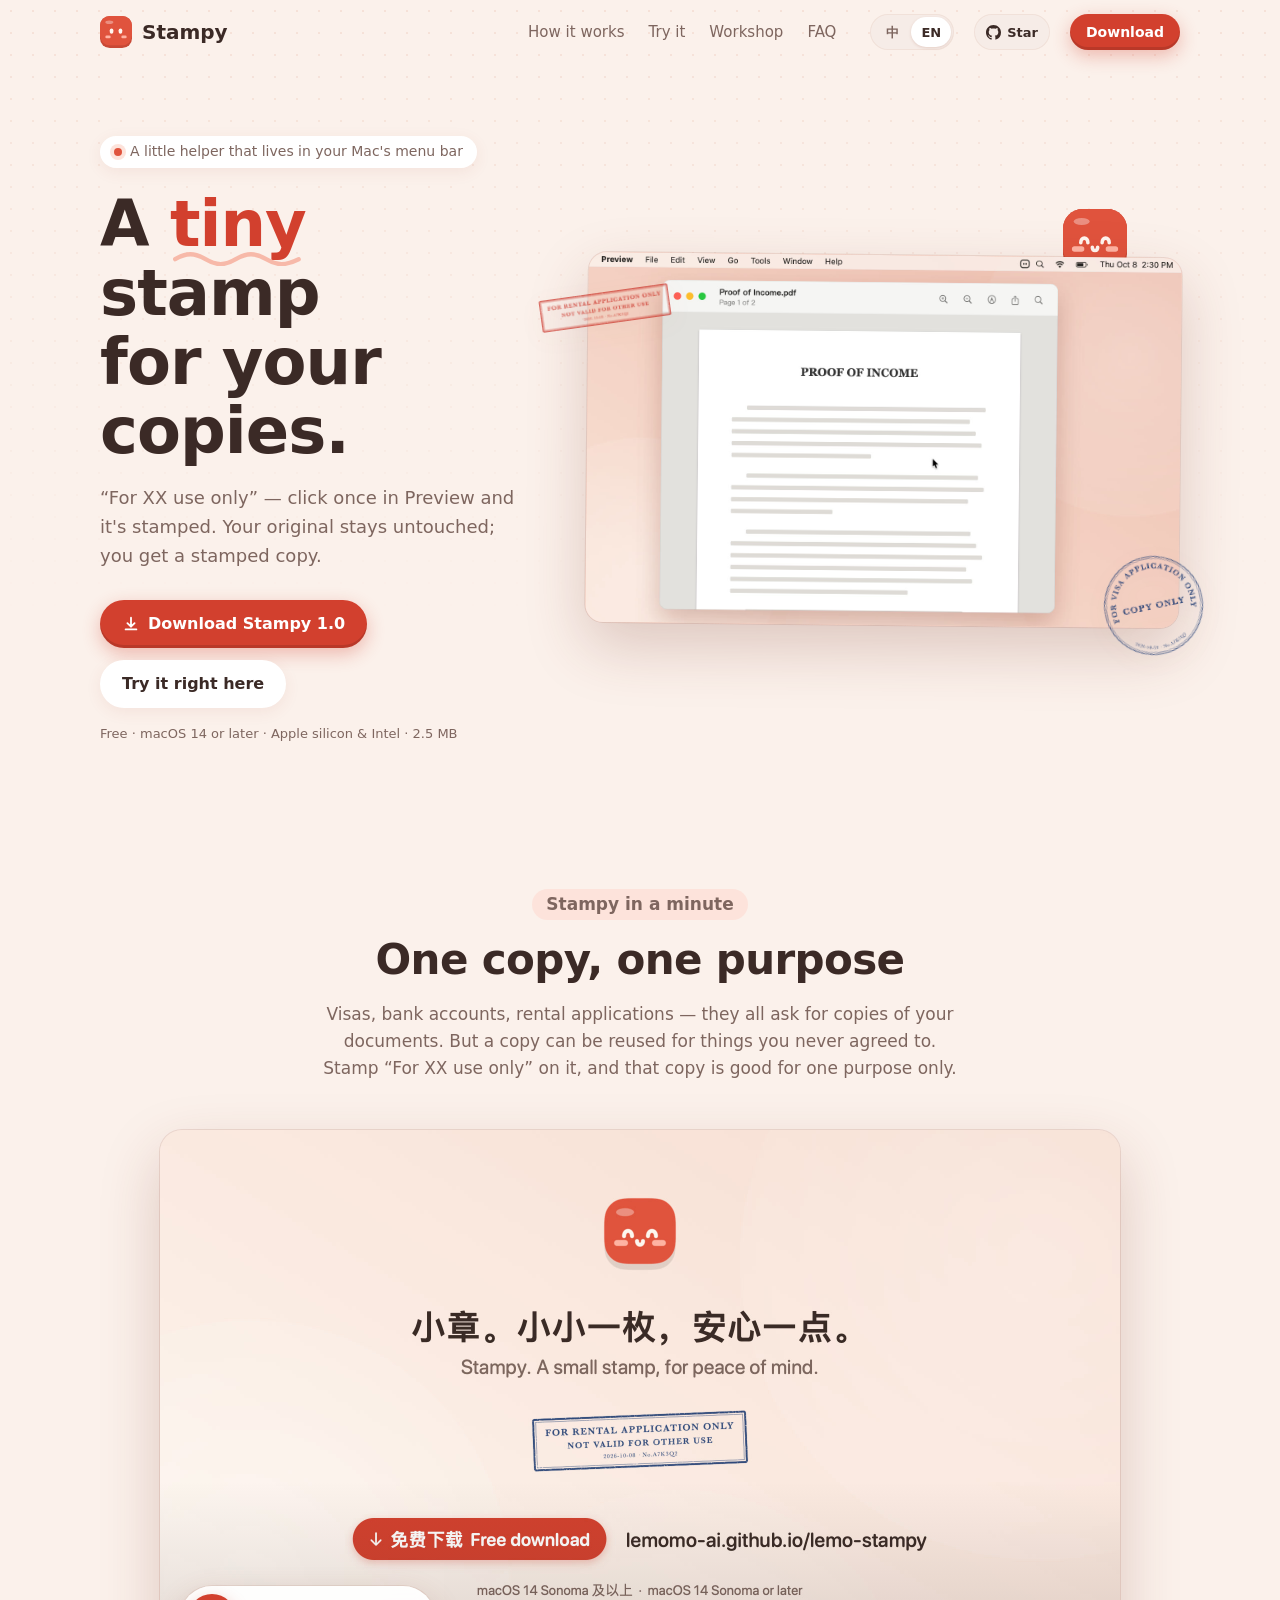
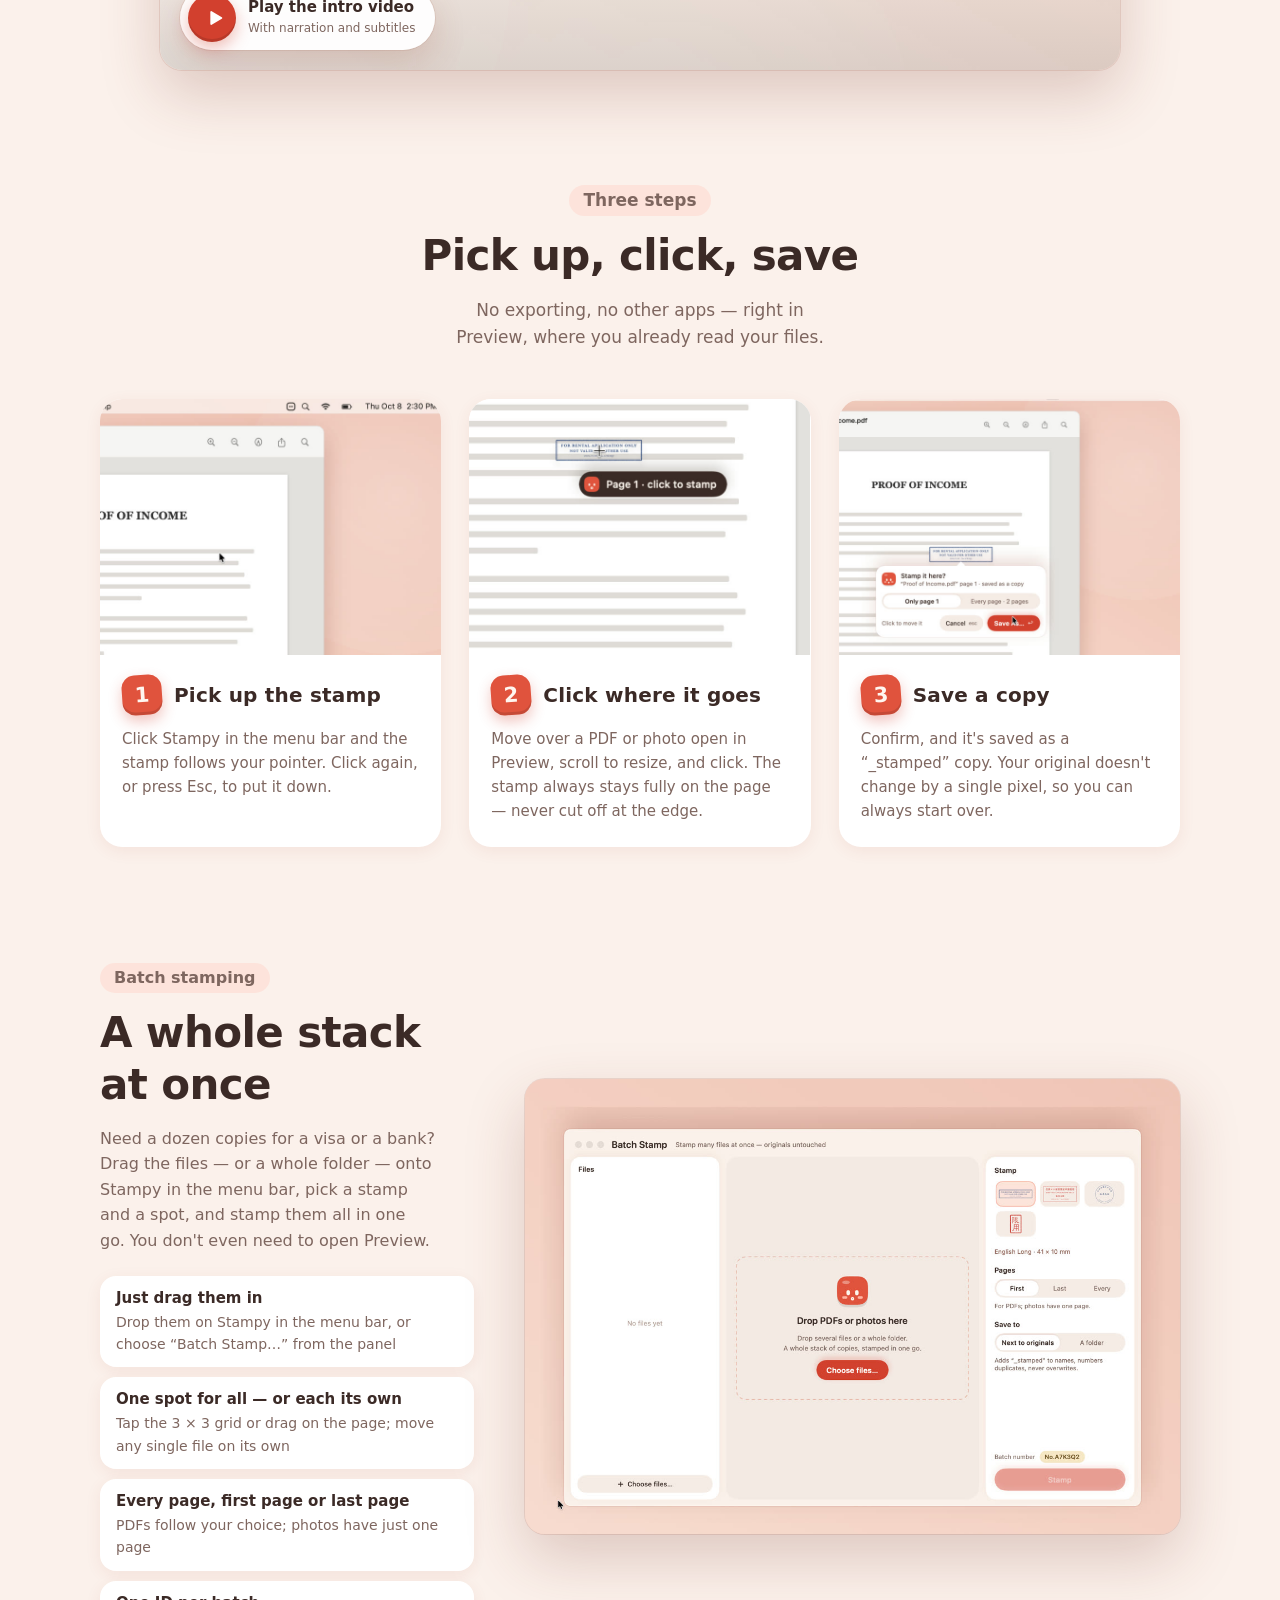
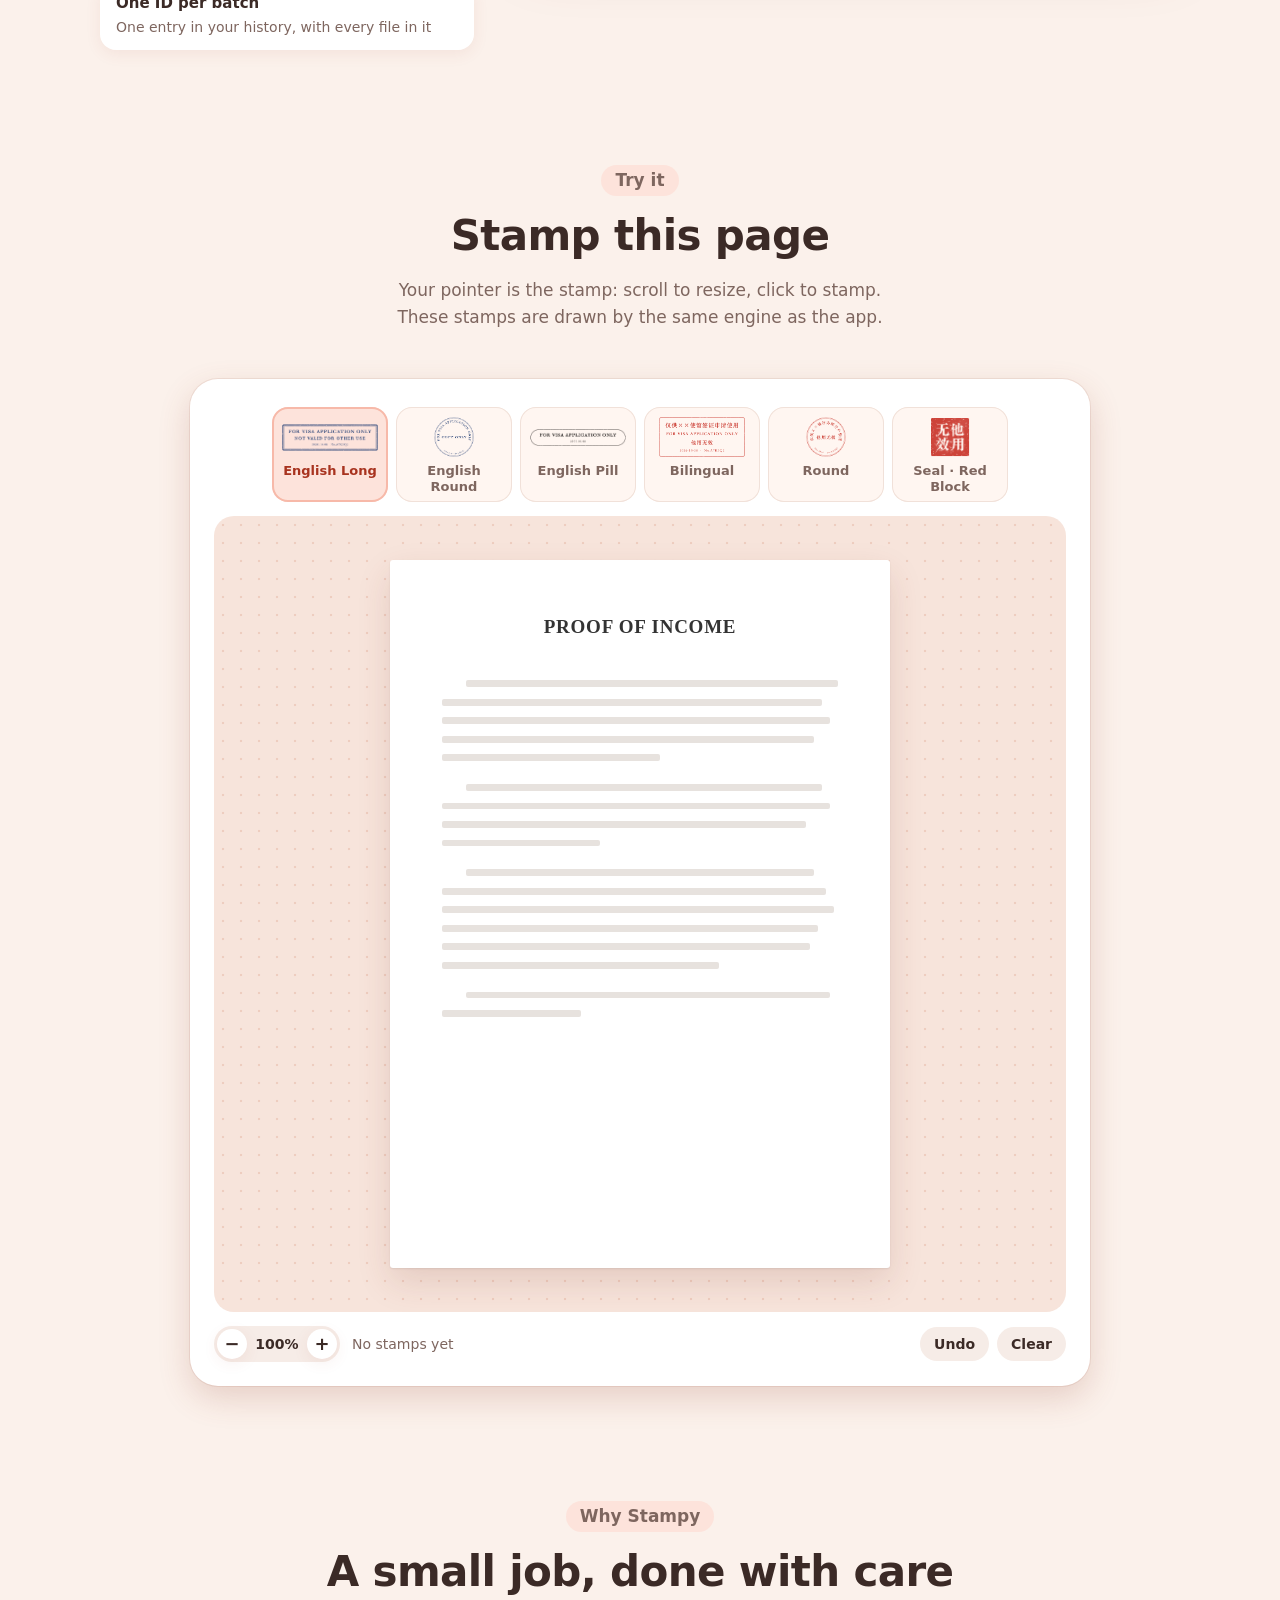
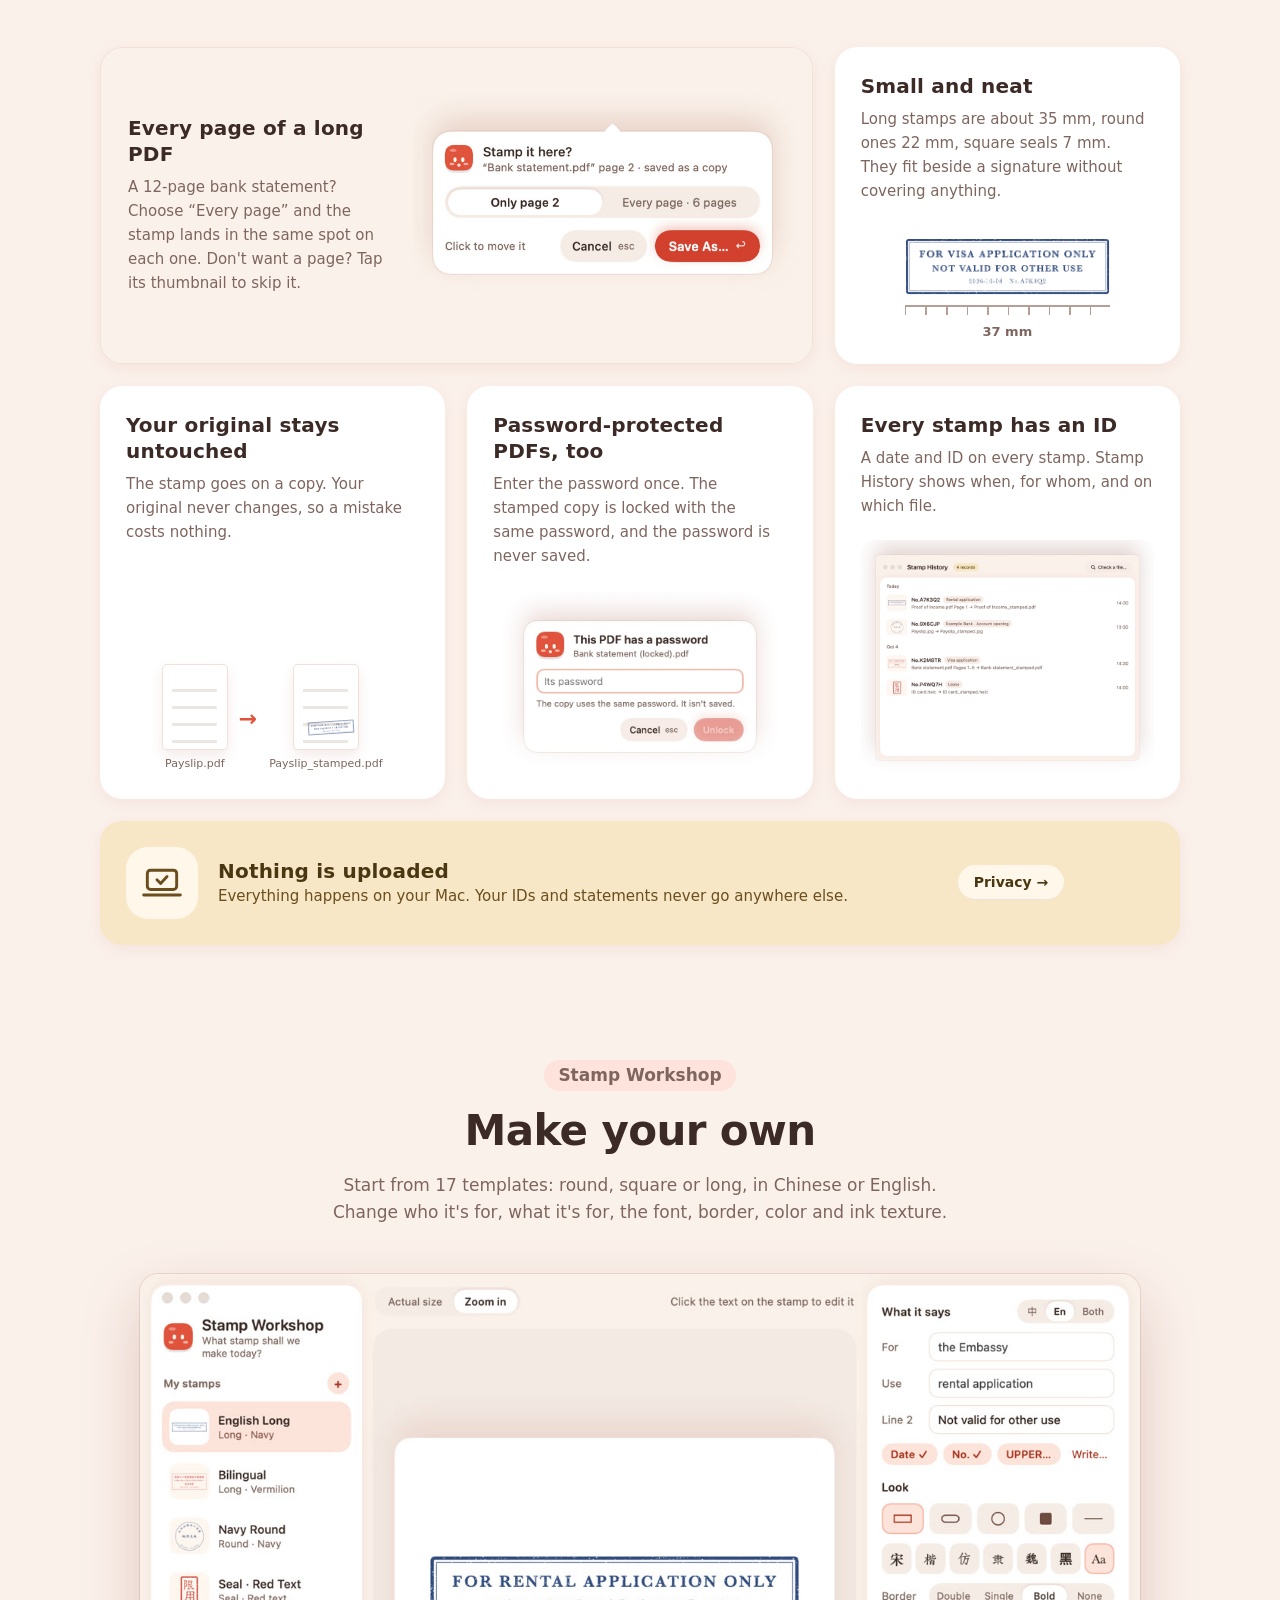
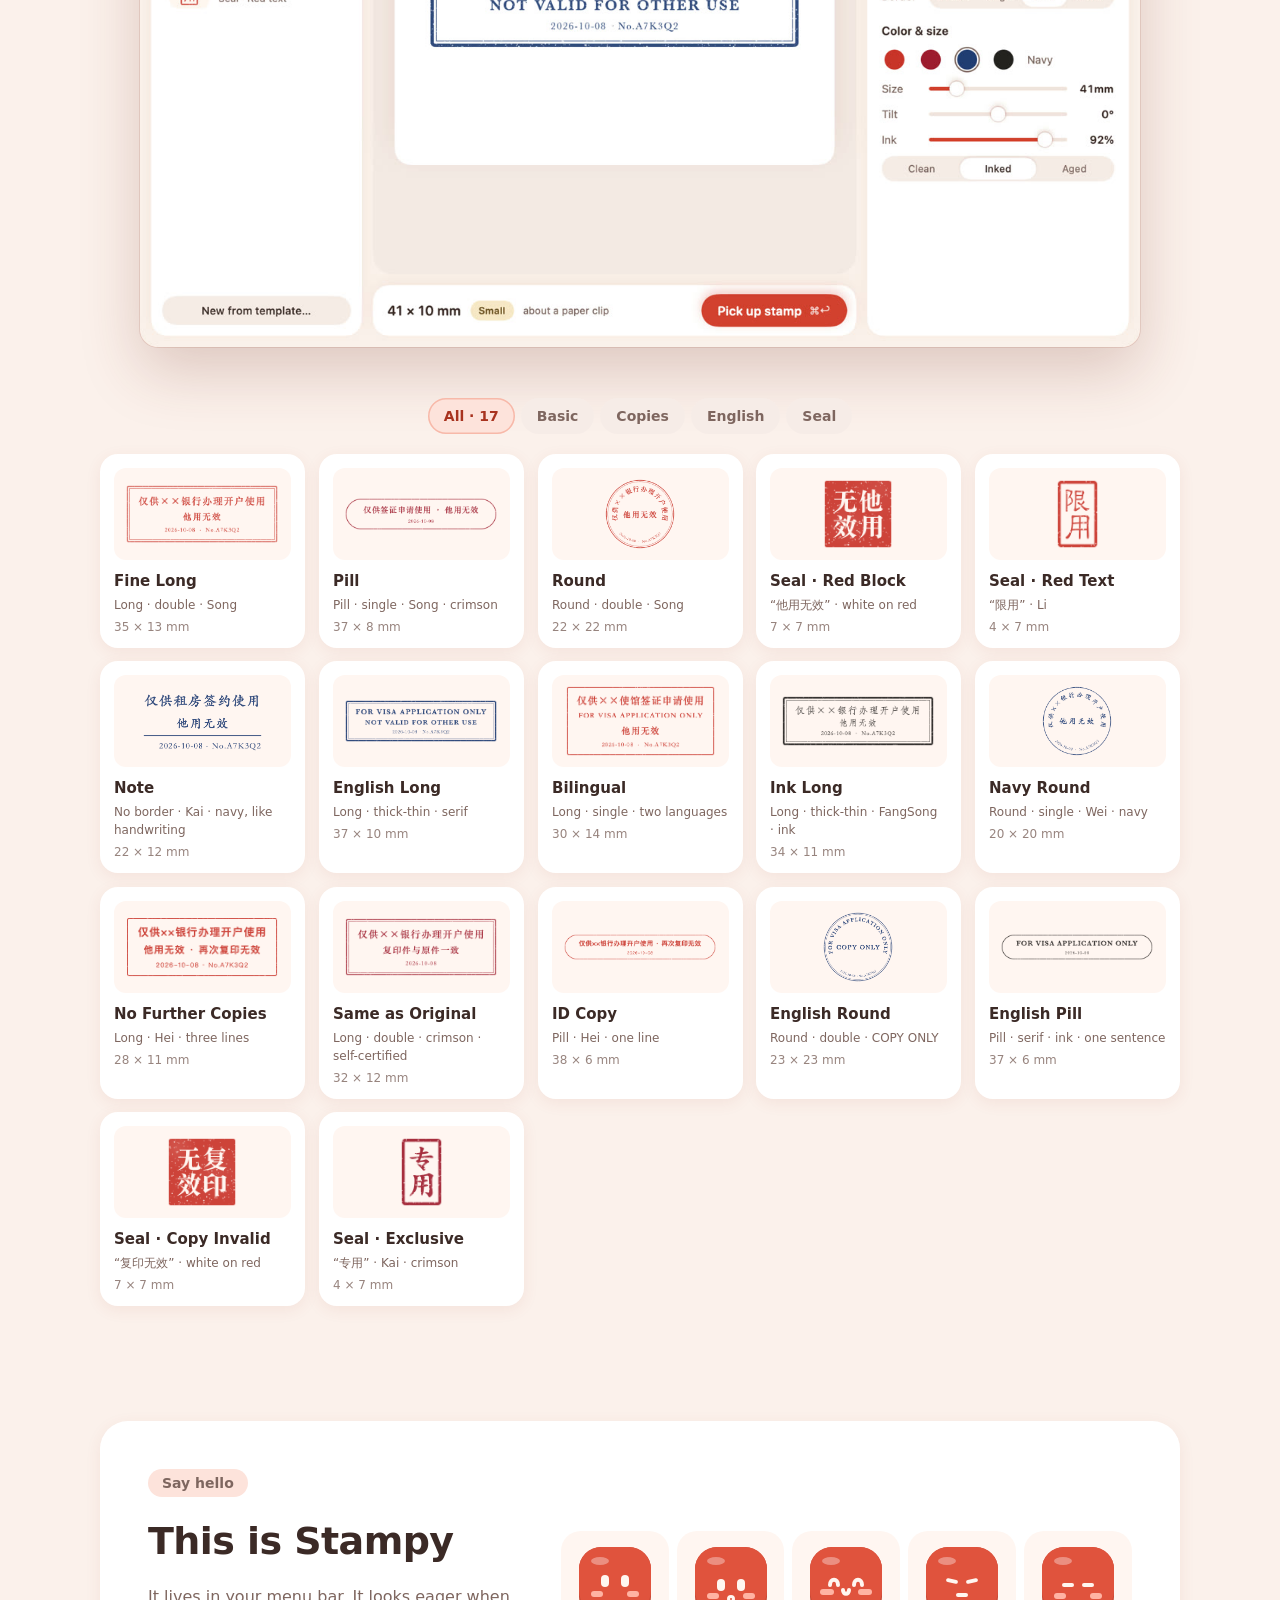
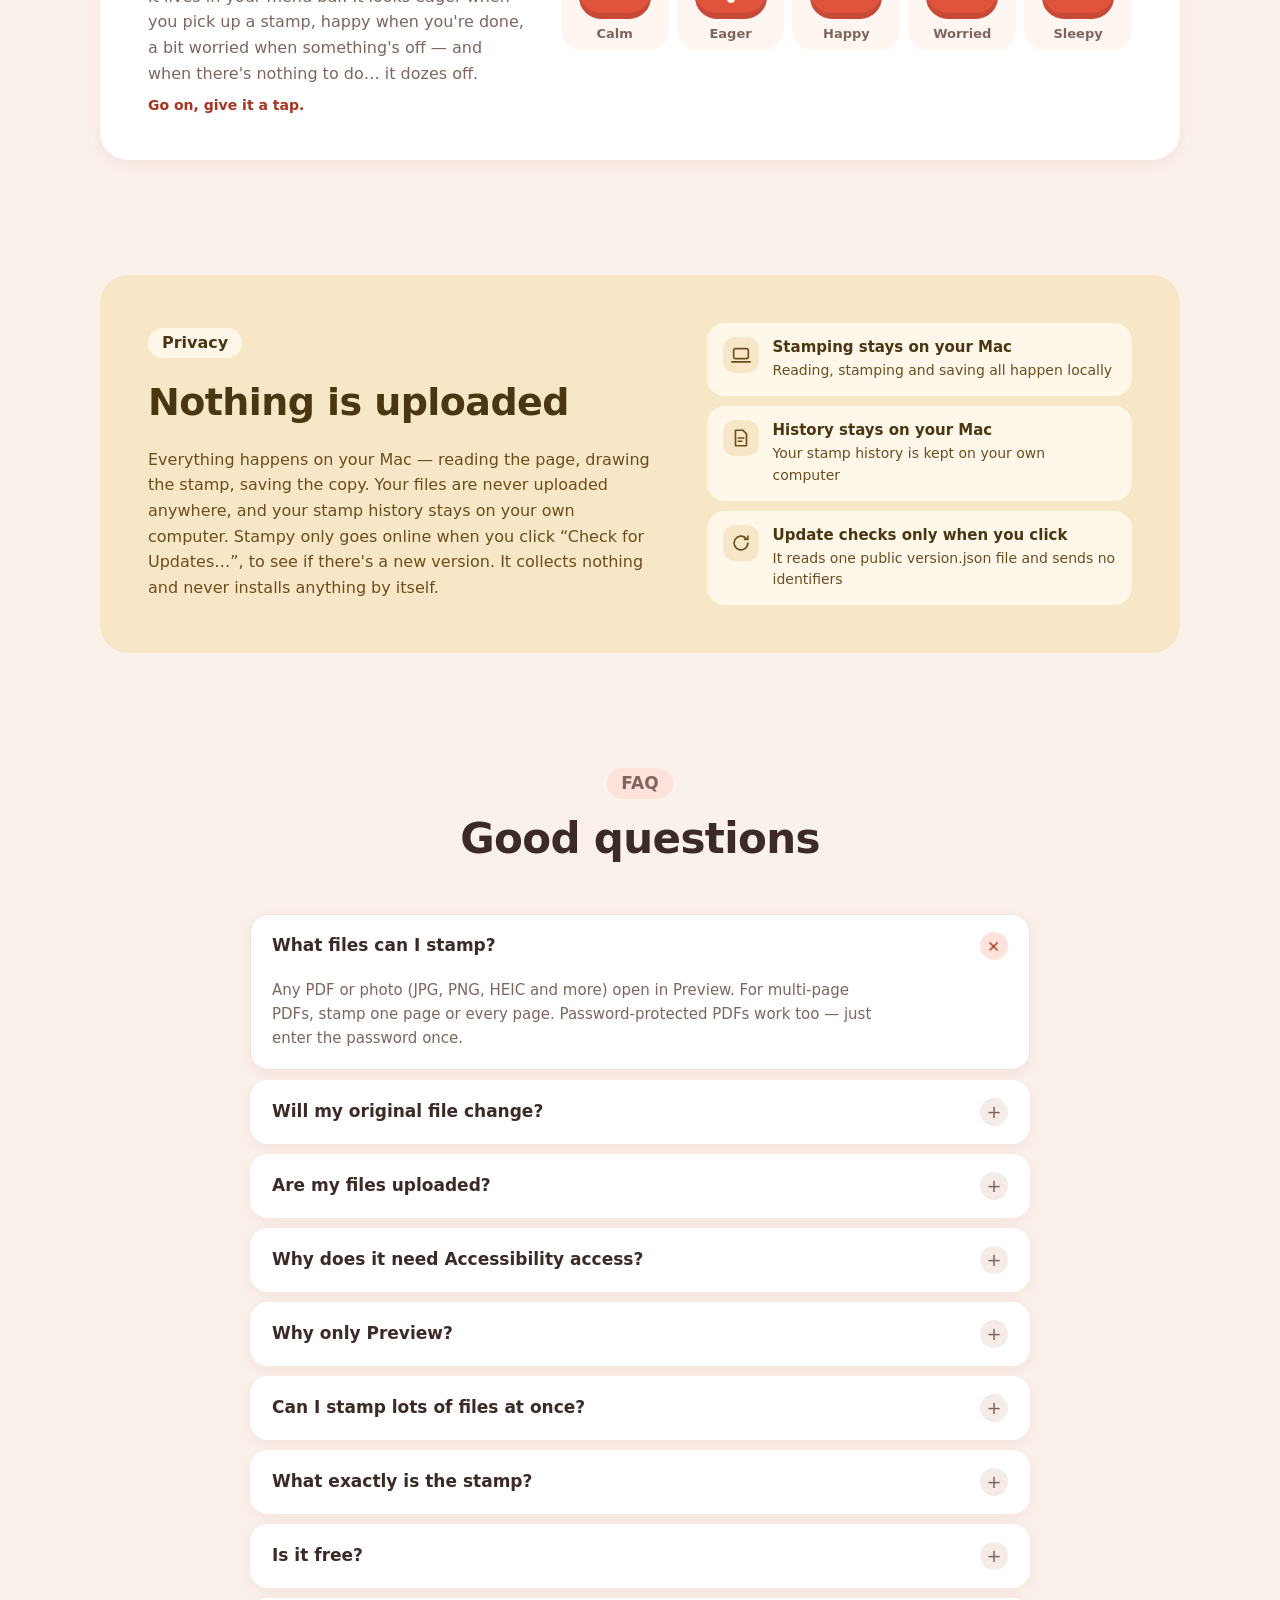
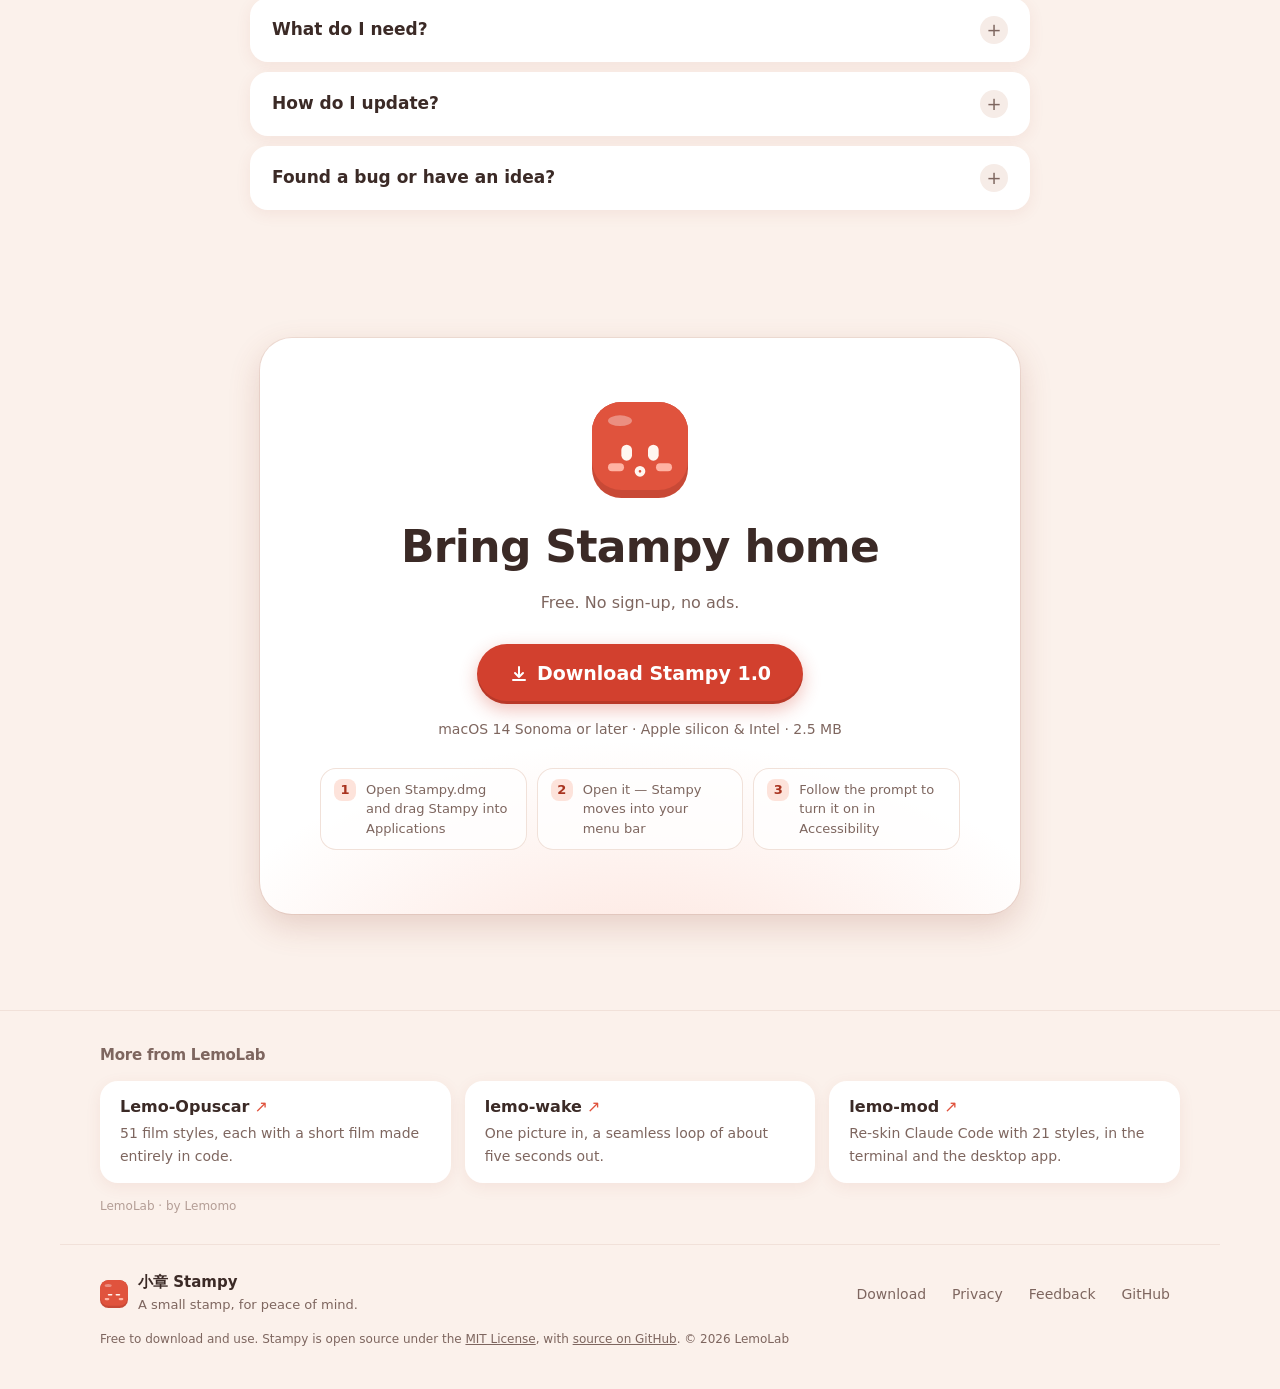
==== commit 6dd7e37e: "README and website: Star button, More from LemoLab" ====
--- a/website/index.html
+++ b/website/index.html
@@ -72,6 +72,7 @@
     <button type="button" data-set-lang="zh" lang="zh-CN" aria-pressed="true" title="中文">中</button>
     <button type="button" data-set-lang="en" lang="en" aria-pressed="false" title="English">EN</button>
   </div>
+  <a class="gh-star" href="https://github.com/lemomo-ai/lemo-stampy" aria-label="在 GitHub 上给小章点星" data-i18n-aria="starAria"><svg viewBox="0 0 16 16" aria-hidden="true"><path fill="currentColor" d="M8 0C3.58 0 0 3.58 0 8c0 3.54 2.29 6.53 5.47 7.59.4.07.55-.17.55-.38 0-.19-.01-.82-.01-1.49-2.01.37-2.53-.49-2.69-.94-.09-.23-.48-.94-.82-1.13-.28-.15-.68-.52-.01-.53.63-.01 1.08.58 1.23.82.72 1.21 1.87.87 2.33.66.07-.52.28-.87.51-1.07-1.78-.2-3.64-.89-3.64-3.95 0-.87.31-1.59.82-2.15-.08-.2-.36-1.02.08-2.12 0 0 .67-.21 2.2.82.64-.18 1.32-.27 2-.27s1.36.09 2 .27c1.53-1.04 2.2-.82 2.2-.82.44 1.1.16 1.92.08 2.12.51.56.82 1.27.82 2.15 0 3.07-1.87 3.75-3.65 3.95.29.25.54.73.54 1.48 0 1.07-.01 1.93-.01 2.2 0 .21.15.46.55.38A8.01 8.01 0 0 0 16 8c0-4.42-3.58-8-8-8z"/></svg><span class="gh-t" data-i18n="star">点星</span><b class="gh-n" data-stars hidden></b></a>
   <a class="btn btn-primary btn-small" href="#download" data-i18n="navDownload">下载</a>
 </header>
 
@@ -418,6 +419,15 @@
 </main>
 
 <footer class="footer">
+  <section class="more" aria-labelledby="more-h">
+    <h2 id="more-h" data-i18n="moreH">LemoLab 的其他项目</h2>
+    <div class="more-grid">
+      <a href="https://lemomo-ai.github.io/lemo-opuscar/"><b>Lemo-Opuscar</b><span data-i18n="moreOpuscar">51 种影片风格，每种都配一支完全用代码做出来的短片。</span></a>
+      <a href="https://lemomo-ai.github.io/lemo-wake/"><b>lemo-wake</b><span data-i18n="moreWake">一张图进去，一段约 5 秒、无缝循环的动图出来。</span></a>
+      <a href="https://lemomo-ai.github.io/lemo-mod/"><b>lemo-mod</b><span data-i18n="moreMod">给 Claude Code 换上 21 套风格，终端和桌面 App 都能用。</span></a>
+    </div>
+    <p class="more-by">LemoLab · by Lemomo</p>
+  </section>
   <div class="footer-inner">
     <div class="footer-brand">
       <span class="mascot" data-mood="sleepy" data-size="28"></span>
--- a/website/style.css
+++ b/website/style.css
@@ -142,6 +142,15 @@
 .lang button[aria-pressed="true"] { background: var(--card); color: var(--ink); box-shadow: 0 1px 3px rgba(150, 70, 50, .18); }
 .nav-links + .lang { margin-left: 4px; }
 
+/* GitHub 点星：和语言切换同一种浅色胶囊，星数读到了才显示 */
+.gh-star { display: inline-flex; align-items: center; gap: 6px; height: 36px; padding: 0 12px; border-radius: 999px; background: var(--chip); box-shadow: inset 0 0 0 1px var(--line);
+  color: var(--ink); text-decoration: none; font: var(--bold) 13px/1 var(--round); white-space: nowrap; flex: none; transition: background .2s, color .2s; }
+.gh-star svg { width: 15px; height: 15px; flex: none; }
+.gh-star:hover { background: var(--coral-soft); color: var(--coral-ink); }
+.gh-star .gh-n { font-weight: var(--bold); font-variant-numeric: tabular-nums; padding-left: 7px; border-left: 1px solid var(--coral-line); }
+.gh-star .gh-n::before { content: "★ "; color: var(--coral); }
+.gh-star .gh-n[hidden] { display: none; }
+
 /* ---------- 首屏 ---------- */
 .hero {
   max-width: var(--max); margin: 0 auto;
@@ -540,6 +549,16 @@
 .footer-links a { text-decoration: none; padding: 6px 10px; border-radius: 10px; }
 .footer-links a:hover { color: var(--coral-ink); background: rgba(253, 227, 219, .6); }
 .fine { grid-column: 1 / -1; font-size: 12px; color: var(--ink2); }
+
+/* 页脚上面：LemoLab 的其他项目 */
+.more { max-width: var(--max); margin: 0 auto; padding: 32px var(--gutter) 28px; border-bottom: 1px solid var(--line); }
+.more h2 { font-size: 15px; color: var(--ink2); }
+.more-grid { display: grid; grid-template-columns: repeat(3, minmax(0, 1fr)); gap: 14px; margin-top: 14px; }
+.more-grid a { display: flex; flex-direction: column; gap: 4px; padding: 16px 20px; border-radius: 18px; background: var(--card); box-shadow: var(--shadow-card); color: var(--ink2); text-decoration: none; font-size: 14px; line-height: 1.6; transition: transform .18s cubic-bezier(.3, 1.6, .5, 1), box-shadow .2s; }
+.more-grid a:hover { transform: translateY(-2px); box-shadow: var(--shadow-float); }
+.more-grid b { font: var(--bold) 16px/1.3 var(--round); color: var(--ink); }
+.more-grid b::after { content: " ↗"; color: var(--coral); font-weight: 500; }
+.more-by { margin: 14px 0 0; font-size: 12px; color: var(--ink3); }
 
 /* ---------- 窄屏 ---------- */
 @media (max-width: 920px) {
@@ -566,7 +585,16 @@
 @media (max-width: 760px) {
   .nav-links { display: none; }
   .lang { margin-left: auto; }
-}
+  .more-grid { grid-template-columns: 1fr; }
+}
+/* 手机：星数读到了就只留「★ 25」；再窄放不下就整个收起（页脚还有 GitHub 链接） */
+@media (max-width: 520px) {
+  .gh-star:has(.gh-n:not([hidden])) .gh-t, .gh-star:has(.gh-n:not([hidden])) svg { display: none; }
+  .gh-star { padding: 0 10px; }
+  .gh-star .gh-n { padding-left: 0; border-left: 0; }
+}
+@media (max-width: 400px) { html:lang(en) .gh-star { display: none; } }
+@media (max-width: 340px) { .gh-star { display: none; } }
 @media (max-width: 640px) {
   html { scroll-padding-top: 72px; }
   body { font-size: 15.5px; }
